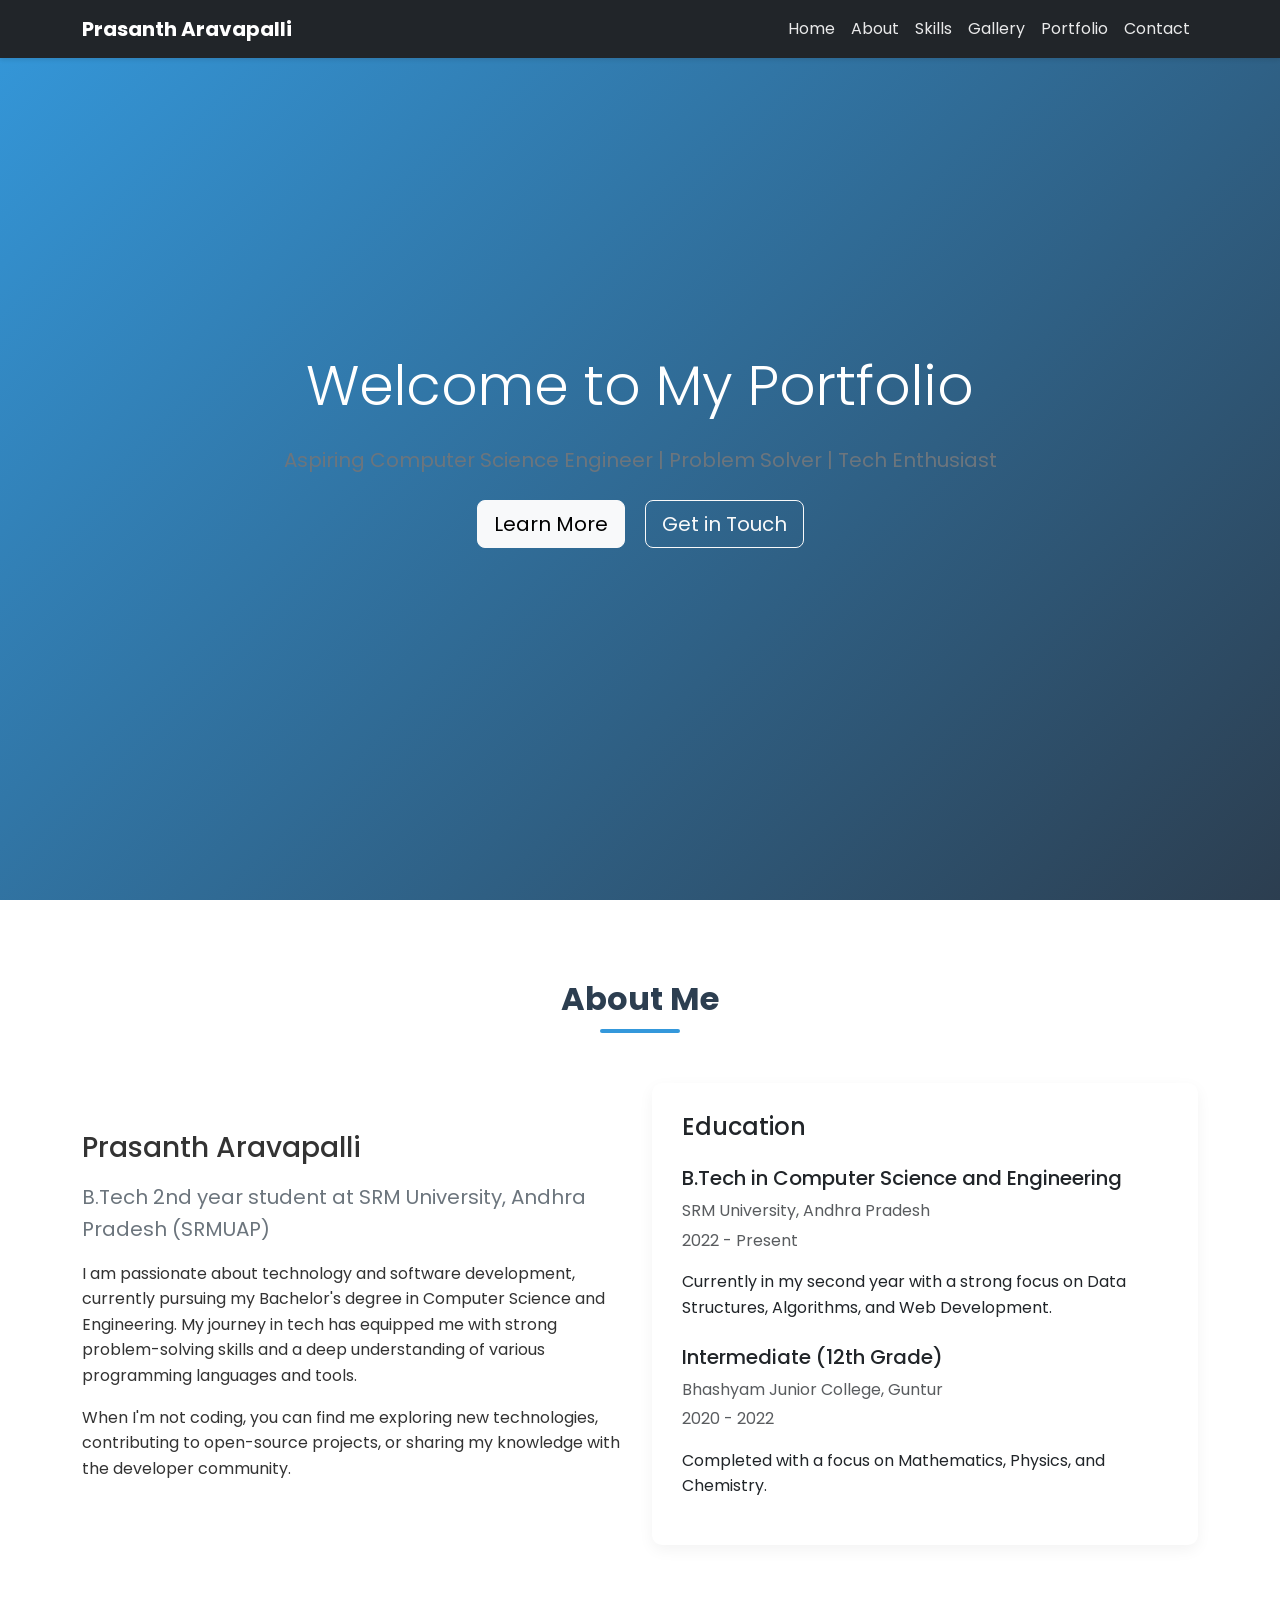
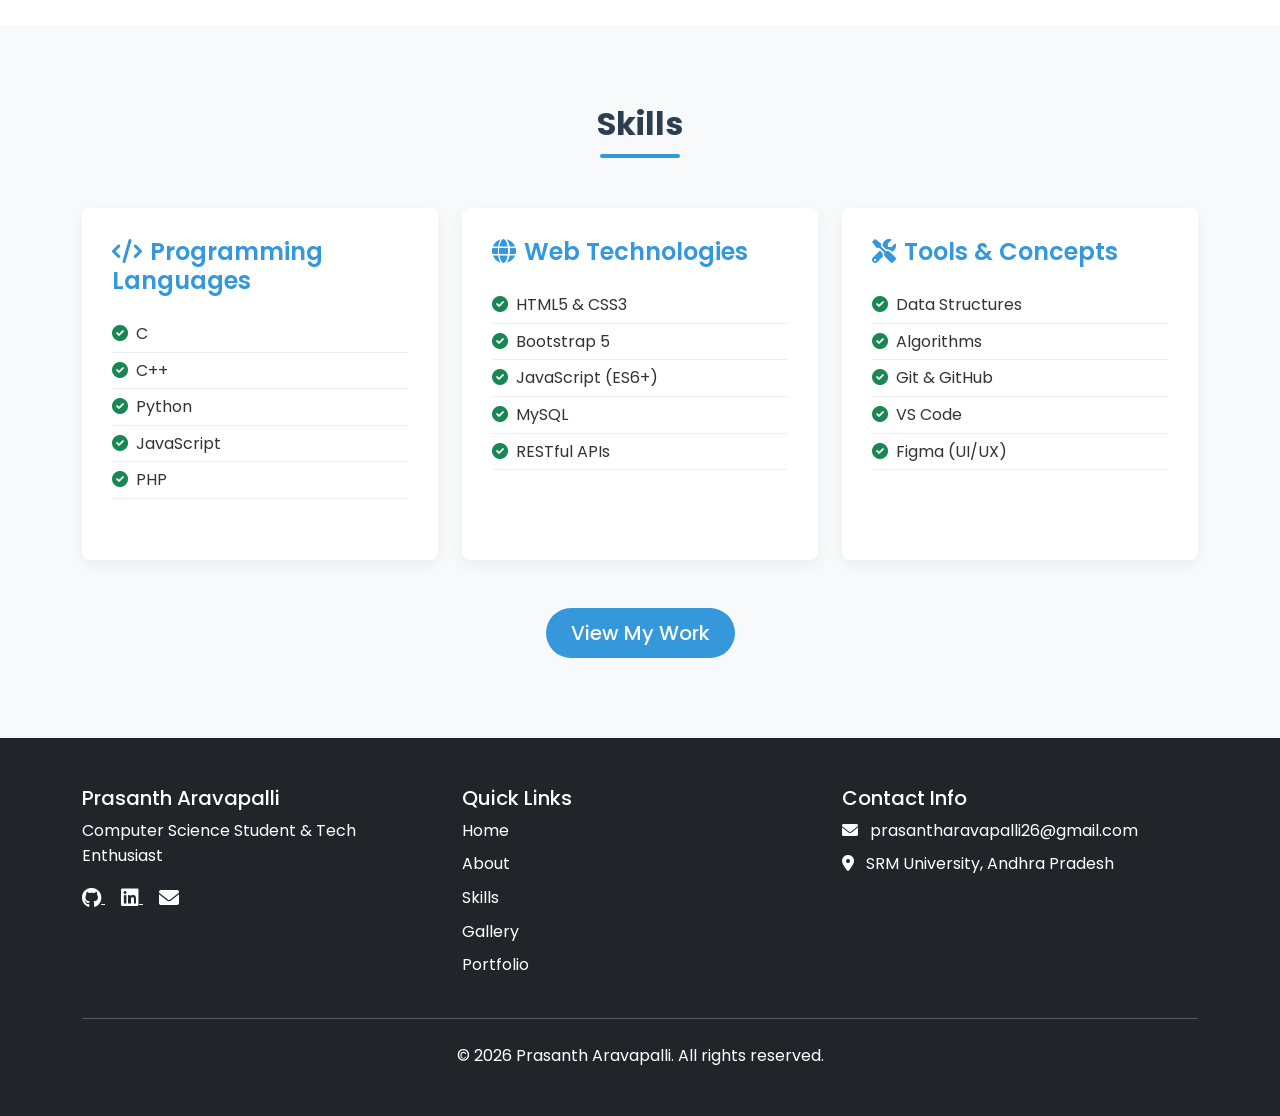
==== index.html @ fe86b7b6 "1ST commit" ====
<!DOCTYPE html>
<html lang="en">
<head>
    <meta charset="UTF-8">
    <meta name="viewport" content="width=device-width, initial-scale=1.0">
    <title>Prasanth Aravapalli - Portfolio</title>
    <link href="https://cdn.jsdelivr.net/npm/bootstrap@5.1.3/dist/css/bootstrap.min.css" rel="stylesheet">
    <link rel="stylesheet" href="https://cdnjs.cloudflare.com/ajax/libs/font-awesome/6.0.0/css/all.min.css">
    <link href="https://fonts.googleapis.com/css2?family=Poppins:wght@300;400;500;600;700&display=swap" rel="stylesheet">
    <link href="style.css" rel="stylesheet">
    <style>
        :root {
            --primary-color: #3498db;
            --secondary-color: #2c3e50;
            --accent-color: #e74c3c;
            --light-bg: #f8f9fa;
            --dark-bg: #343a40;
            --text-color: #333;
            --text-light: #6c757d;
        }
        
        body {
            font-family: 'Poppins', sans-serif;
            color: var(--text-color);
            line-height: 1.6;
        }
        
        .hero-section {
            background: linear-gradient(135deg, var(--primary-color), var(--secondary-color));
            color: white;
            padding: 120px 0;
            text-align: center;
            position: relative;
            overflow: hidden;
        }
        
        .hero-section::before {
            content: '';
            position: absolute;
            top: 0;
            left: 0;
            right: 0;
            bottom: 0;
            background: url('https://images.unsplash.com/photo-1498050108023-c5249f4df085?ixlib=rb-1.2.1&auto=format&fit=crop&w=1950&q=80') center/cover;
            opacity: 0.1;
            z-index: 0;
        }
        
        .hero-section .container {
            position: relative;
            z-index: 1;
        }
        
        .section {
            padding: 80px 0;
        }
        
        .section-title {
            text-align: center;
            margin-bottom: 50px;
            font-weight: 700;
            color: var(--secondary-color);
            position: relative;
            padding-bottom: 15px;
        }
        
        .section-title::after {
            content: '';
            position: absolute;
            bottom: 0;
            left: 50%;
            transform: translateX(-50%);
            width: 80px;
            height: 4px;
            background: var(--primary-color);
            border-radius: 2px;
        }
        
        .skill-item {
            background: white;
            padding: 30px;
            border-radius: 8px;
            box-shadow: 0 5px 15px rgba(0,0,0,0.05);
            height: 100%;
            transition: transform 0.3s ease;
        }
        
        .skill-item:hover {
            transform: translateY(-5px);
        }
        
        .skill-item h4 {
            color: var(--primary-color);
            margin-bottom: 20px;
            font-weight: 600;
        }
        
        .skill-item ul li {
            padding: 5px 0;
            border-bottom: 1px solid #eee;
        }
        
        .btn-primary {
            background-color: var(--primary-color);
            border-color: var(--primary-color);
            padding: 10px 25px;
            border-radius: 30px;
            font-weight: 500;
            transition: all 0.3s ease;
        }
        
        .btn-primary:hover {
            background-color: #2980b9;
            border-color: #2980b9;
            transform: translateY(-2px);
            box-shadow: 0 5px 15px rgba(0,0,0,0.1);
        }
        
        .bg-light {
            background-color: var(--light-bg) !important;
        }
        
        .card {
            border: none;
            border-radius: 10px;
            box-shadow: 0 5px 15px rgba(0,0,0,0.05);
            transition: transform 0.3s ease;
        }
        
        .card:hover {
            transform: translateY(-5px);
        }
        
        .card-body {
            padding: 30px;
        }
        
        .lead {
            font-weight: 400;
            color: var(--text-light);
        }
    </style>
</head>
<body>
    <header class="header">
        <nav class="navbar navbar-expand-lg navbar-dark bg-dark fixed-top">
            <div class="container">
                <a class="navbar-brand" href="index.html">Prasanth Aravapalli</a>
                <button class="navbar-toggler" type="button" data-bs-toggle="collapse" data-bs-target="#navbarNav">
                    <span class="navbar-toggler-icon"></span>
                </button>
                <div class="collapse navbar-collapse" id="navbarNav">
                    <ul class="navbar-nav ms-auto">
                        <li class="nav-item">
                            <a class="nav-link active" href="#home">Home</a>
                        </li>
                        <li class="nav-item">
                            <a class="nav-link" href="#about">About</a>
                        </li>
                        <li class="nav-item">
                            <a class="nav-link" href="#skills">Skills</a>
                        </li>
                        <li class="nav-item">
                            <a class="nav-link" href="gallery.html">Gallery</a>
                        </li>
                        <li class="nav-item">
                            <a class="nav-link" href="portfolio.html">Portfolio</a>
                        </li>
                        <li class="nav-item">
                            <a class="nav-link" href="contact.html">Contact</a>
                        </li>
                    </ul>
                </div>
            </div>
        </nav>
    </header>

    <section class="hero-section" id="home">
        <div class="container">
            <div class="row">
                <div class="col-lg-8 mx-auto text-center">
                    <h1 class="display-4 mb-4">Welcome to My Portfolio</h1>
                    <p class="lead mb-4">Aspiring Computer Science Engineer | Problem Solver | Tech Enthusiast</p>
                    <a href="#about" class="btn btn-light btn-lg me-3">Learn More</a>
                    <a href="contact.html" class="btn btn-outline-light btn-lg">Get in Touch</a>
                </div>
            </div>
        </div>
    </section>

    <section class="section" id="about">
        <div class="container">
            <h2 class="section-title">About Me</h2>
            <div class="row align-items-center">
                <div class="col-lg-6 mb-4 mb-lg-0">
                    <h3 class="mb-3">Prasanth Aravapalli</h3>
                    <p class="lead">B.Tech 2nd year student at SRM University, Andhra Pradesh (SRMUAP)</p>
                    <p>I am passionate about technology and software development, currently pursuing my Bachelor's degree in Computer Science and Engineering. My journey in tech has equipped me with strong problem-solving skills and a deep understanding of various programming languages and tools.</p>
                    <p>When I'm not coding, you can find me exploring new technologies, contributing to open-source projects, or sharing my knowledge with the developer community.</p>
                </div>
                <div class="col-lg-6">
                    <div class="card h-100">
                        <div class="card-body">
                            <h4 class="mb-4">Education</h4>
                            <div class="education-item mb-4">
                                <h5>B.Tech in Computer Science and Engineering</h5>
                                <p class="text-muted mb-1">SRM University, Andhra Pradesh</p>
                                <p class="text-muted">2022 - Present</p>
                                <p>Currently in my second year with a strong focus on Data Structures, Algorithms, and Web Development.</p>
                            </div>
                            <div class="education-item">
                                <h5>Intermediate (12th Grade)</h5>
                                <p class="text-muted mb-1">Bhashyam Junior College, Guntur</p>
                                <p class="text-muted">2020 - 2022</p>
                                <p>Completed with a focus on Mathematics, Physics, and Chemistry.</p>
                            </div>
                        </div>
                    </div>
                </div>
            </div>
        </div>
    </section>

    <section class="section bg-light" id="skills">
        <div class="container">
            <h2 class="section-title">Skills</h2>
            <div class="row g-4">
                <div class="col-md-4">
                    <div class="skill-item">
                        <h4><i class="fas fa-code me-2"></i>Programming Languages</h4>
                        <ul class="list-unstyled">
                            <li><i class="fas fa-check-circle text-success me-2"></i>C</li>
                            <li><i class="fas fa-check-circle text-success me-2"></i>C++</li>
                            <li><i class="fas fa-check-circle text-success me-2"></i>Python</li>
                            <li><i class="fas fa-check-circle text-success me-2"></i>JavaScript</li>
                            <li><i class="fas fa-check-circle text-success me-2"></i>PHP</li>
                        </ul>
                    </div>
                </div>
                <div class="col-md-4">
                    <div class="skill-item">
                        <h4><i class="fas fa-globe me-2"></i>Web Technologies</h4>
                        <ul class="list-unstyled">
                            <li><i class="fas fa-check-circle text-success me-2"></i>HTML5 & CSS3</li>
                            <li><i class="fas fa-check-circle text-success me-2"></i>Bootstrap 5</li>
                            <li><i class="fas fa-check-circle text-success me-2"></i>JavaScript (ES6+)</li>
                            <li><i class="fas fa-check-circle text-success me-2"></i>MySQL</li>
                            <li><i class="fas fa-check-circle text-success me-2"></i>RESTful APIs</li>
                        </ul>
                    </div>
                </div>
                <div class="col-md-4">
                    <div class="skill-item">
                        <h4><i class="fas fa-tools me-2"></i>Tools & Concepts</h4>
                        <ul class="list-unstyled">
                            <li><i class="fas fa-check-circle text-success me-2"></i>Data Structures</li>
                            <li><i class="fas fa-check-circle text-success me-2"></i>Algorithms</li>
                            <li><i class="fas fa-check-circle text-success me-2"></i>Git & GitHub</li>
                            <li><i class="fas fa-check-circle text-success me-2"></i>VS Code</li>
                            <li><i class="fas fa-check-circle text-success me-2"></i>Figma (UI/UX)</li>
                        </ul>
                    </div>
                </div>
            </div>
            
            <div class="text-center mt-5">
                <a href="portfolio.html" class="btn btn-primary btn-lg">View My Work</a>
            </div>
        </div>
    </section>

    <footer class="footer bg-dark text-white py-5">
        <div class="container">
            <div class="row">
                <div class="col-lg-4 mb-4 mb-lg-0">
                    <h5>Prasanth Aravapalli</h5>
                    <p>Computer Science Student & Tech Enthusiast</p>
                    <div class="social-links mt-3">
                        <a href="https://github.com/prash22bit" class="text-white me-3" target="_blank">
                            <i class="fab fa-github fa-lg"></i>
                        </a>
                        <a href="https://www.linkedin.com/in/prasanth-aravapalli-867178291/" class="text-white me-3" target="_blank">
                            <i class="fab fa-linkedin fa-lg"></i>
                        </a>
                        <a href="mailto:prasantharavapalli26@gmail.com" class="text-white">
                            <i class="fas fa-envelope fa-lg"></i>
                        </a>
                    </div>
                </div>
                <div class="col-lg-4 mb-4 mb-lg-0">
                    <h5>Quick Links</h5>
                    <ul class="list-unstyled">
                        <li class="mb-2"><a href="#home" class="text-white text-decoration-none">Home</a></li>
                        <li class="mb-2"><a href="#about" class="text-white text-decoration-none">About</a></li>
                        <li class="mb-2"><a href="#skills" class="text-white text-decoration-none">Skills</a></li>
                        <li class="mb-2"><a href="gallery.html" class="text-white text-decoration-none">Gallery</a></li>
                        <li><a href="portfolio.html" class="text-white text-decoration-none">Portfolio</a></li>
                    </ul>
                </div>
                <div class="col-lg-4">
                    <h5>Contact Info</h5>
                    <ul class="list-unstyled">
                        <li class="mb-2">
                            <i class="fas fa-envelope me-2"></i>
                            <a href="mailto:prasantharavapalli26@gmail.com" class="text-white text-decoration-none">
                                prasantharavapalli26@gmail.com
                            </a>
                        </li>
                        <li class="mb-2">
                            <i class="fas fa-map-marker-alt me-2"></i>
                            <span>SRM University, Andhra Pradesh</span>
                        </li>
                    </ul>
                </div>
            </div>
            <hr class="mt-4 mb-4 bg-light">
            <div class="text-center">
                <p class="mb-0">&copy; <span id="current-year">2025</span> Prasanth Aravapalli. All rights reserved.</p>
            </div>
        </div>
    </footer>

    <script src="https://cdn.jsdelivr.net/npm/bootstrap@5.1.3/dist/js/bootstrap.bundle.min.js"></script>
    <script>
        // Update copyright year
        document.getElementById('current-year').textContent = new Date().getFullYear();
        
        // Smooth scrolling for anchor links
        document.querySelectorAll('a[href^="#"]').forEach(anchor => {
            anchor.addEventListener('click', function (e) {
                e.preventDefault();
                const targetId = this.getAttribute('href');
                if (targetId === '#') return;
                
                const targetElement = document.querySelector(targetId);
                if (targetElement) {
                    window.scrollTo({
                        top: targetElement.offsetTop - 70,
                        behavior: 'smooth'
                    });
                }
            });
        });
        
        // Add active class to nav items on scroll
        const sections = document.querySelectorAll('section');
        const navItems = document.querySelectorAll('.nav-link');
        
        window.addEventListener('scroll', () => {
            let current = '';
            sections.forEach(section => {
                const sectionTop = section.offsetTop;
                const sectionHeight = section.clientHeight;
                if (pageYOffset >= sectionTop - 200) {
                    current = '#' + section.getAttribute('id');
                }
            });
            
            navItems.forEach(item => {
                item.classList.remove('active');
                if (item.getAttribute('href') === current) {
                    item.classList.add('active');
                }
            });
        });
    </script>
</body>
</html>
---- style.css ----
:root {
    --primary-color: #2c3e50;
    --secondary-color: #3498db;
    --text-color: #333;
    --light-bg: #f8f9fa;
}

body {
    font-family: 'Poppins', sans-serif;
    color: var(--text-color);
    line-height: 1.6;
}

.navbar {
    background-color: var(--primary-color);
    box-shadow: 0 2px 4px rgba(0,0,0,0.1);
}

.navbar-brand {
    font-weight: 700;
    color: white !important;
}

.nav-link {
    color: rgba(255,255,255,0.9) !important;
    transition: color 0.3s ease;
}

.nav-link:hover {
    color: var(--secondary-color) !important;
}

.hero-section {
    min-height: 100vh;
    background: linear-gradient(135deg, var(--primary-color), var(--secondary-color));
    color: white;
    display: flex;
    align-items: center;
    padding: 80px 0;
}

.section {
    padding: 80px 0;
}

.section-title {
    margin-bottom: 40px;
    position: relative;
    padding-bottom: 20px;
}

.section-title::after {
    content: '';
    position: absolute;
    bottom: 0;
    left: 0;
    width: 60px;
    height: 3px;
    background-color: var(--secondary-color);
}

.skill-item {
    background: var(--light-bg);
    padding: 15px;
    border-radius: 8px;
    margin-bottom: 15px;
    transition: transform 0.3s ease;
}

.skill-item:hover {
    transform: translateY(-5px);
}

.portfolio-item {
    margin-bottom: 30px;
    border-radius: 8px;
    overflow: hidden;
    box-shadow: 0 3px 6px rgba(0,0,0,0.1);
}

.portfolio-item img {
    width: 100%;
    height: auto;
}

.portfolio-content {
    padding: 20px;
    background: white;
}

.contact-form {
    background: white;
    padding: 30px;
    border-radius: 8px;
    box-shadow: 0 3px 10px rgba(0,0,0,0.1);
}

.form-control {
    border-radius: 4px;
    border: 1px solid #ddd;
    padding: 12px;
}

.btn-primary {
    background-color: var(--secondary-color);
    border: none;
    padding: 12px 30px;
    border-radius: 4px;
    transition: transform 0.3s ease;
}

.btn-primary:hover {
    transform: translateY(-2px);
    box-shadow: 0 3px 6px rgba(0,0,0,0.1);
}

.gallery-item {
    margin-bottom: 30px;
    border-radius: 8px;
    overflow: hidden;
    cursor: pointer;
}

.gallery-item img {
    width: 100%;
    height: 250px;
    object-fit: cover;
    transition: transform 0.3s ease;
}

.gallery-item:hover img {
    transform: scale(1.05);
}

.modal-content {
    border-radius: 8px;
}

.alert {
    border-radius: 4px;
    margin-bottom: 20px;
}
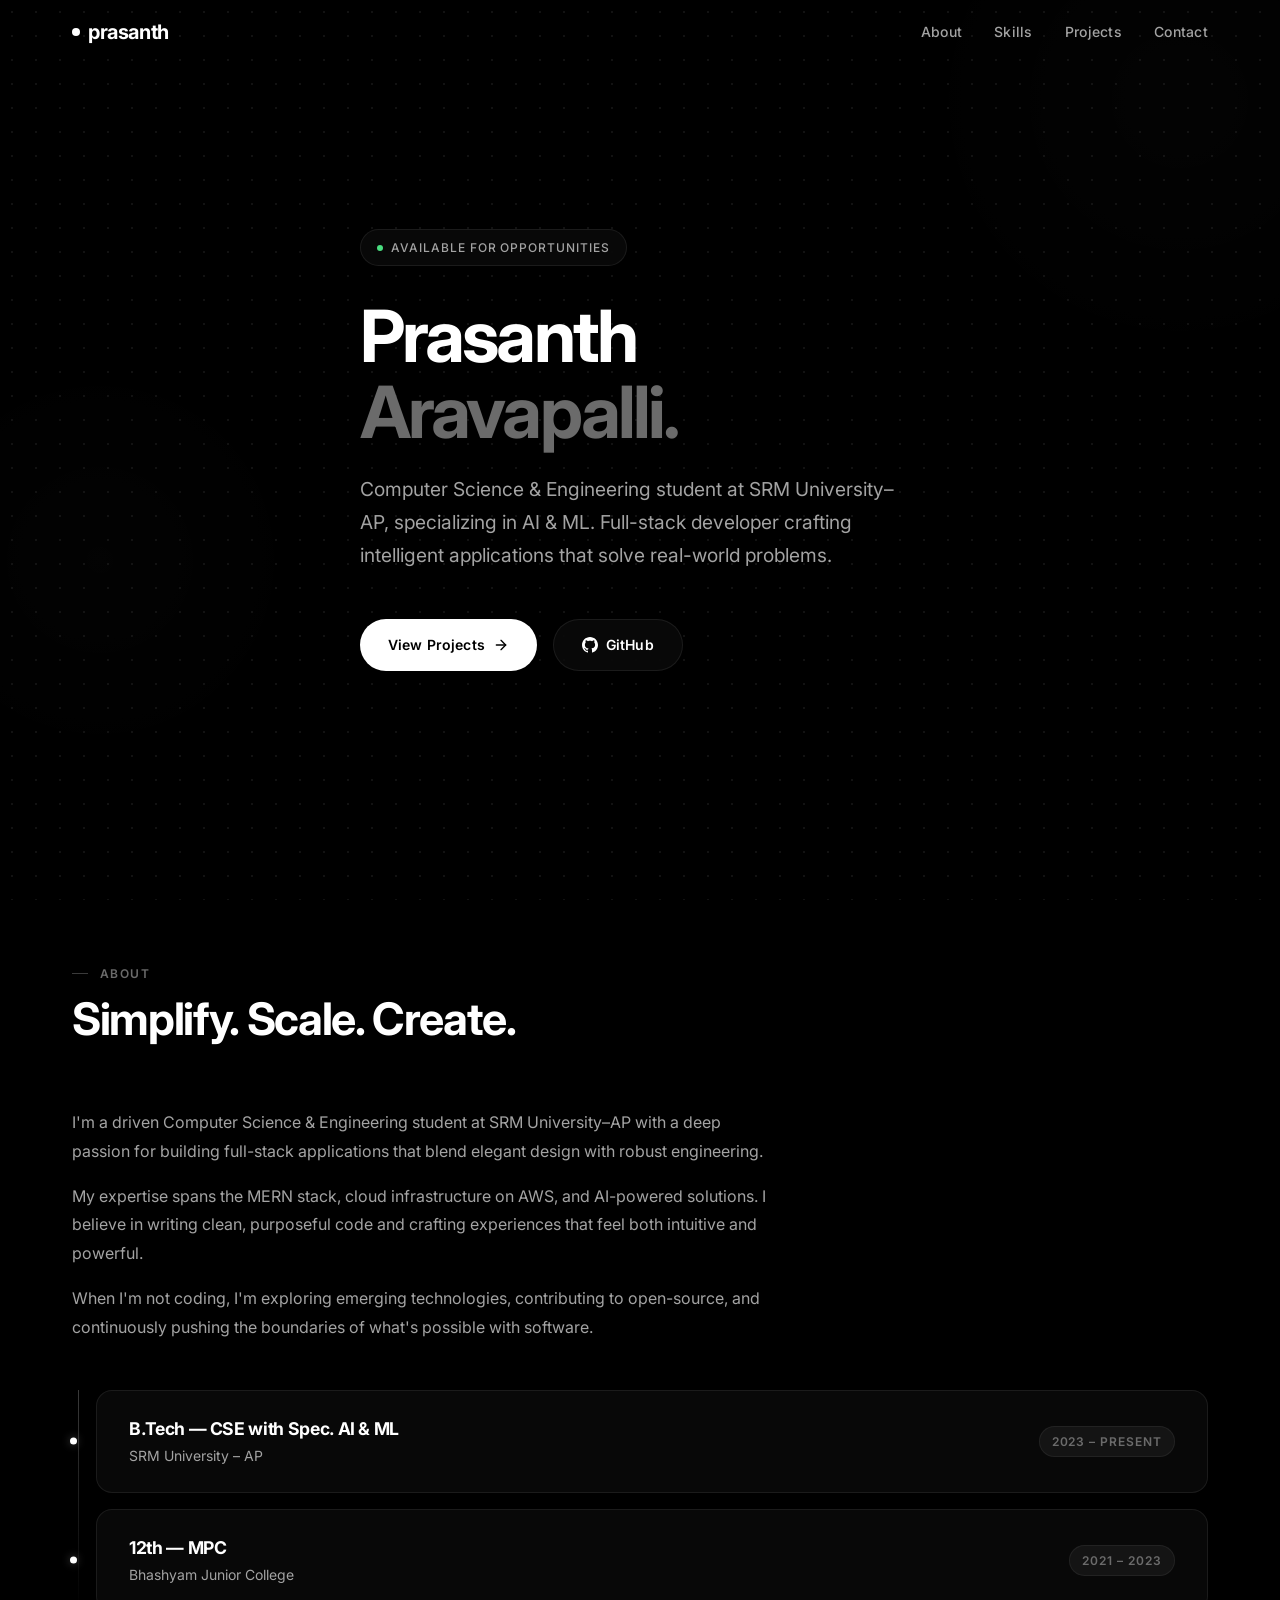
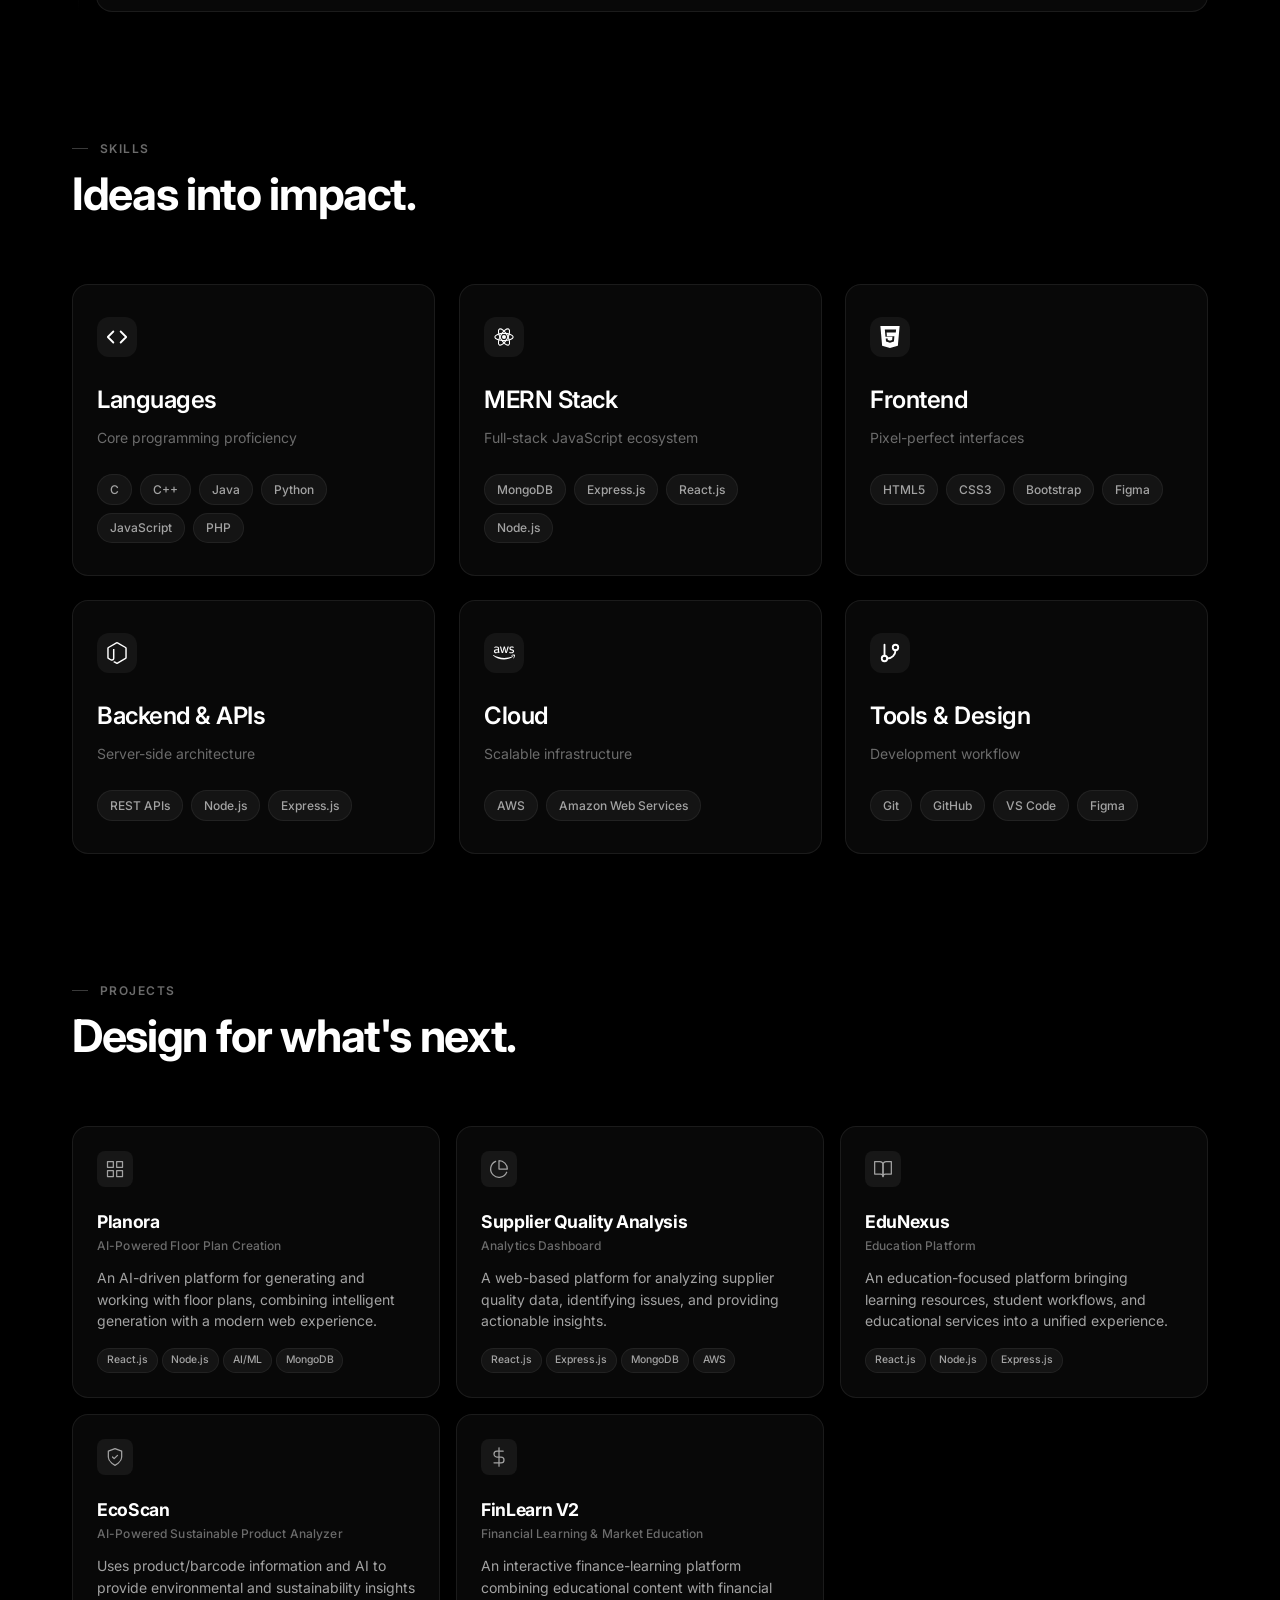
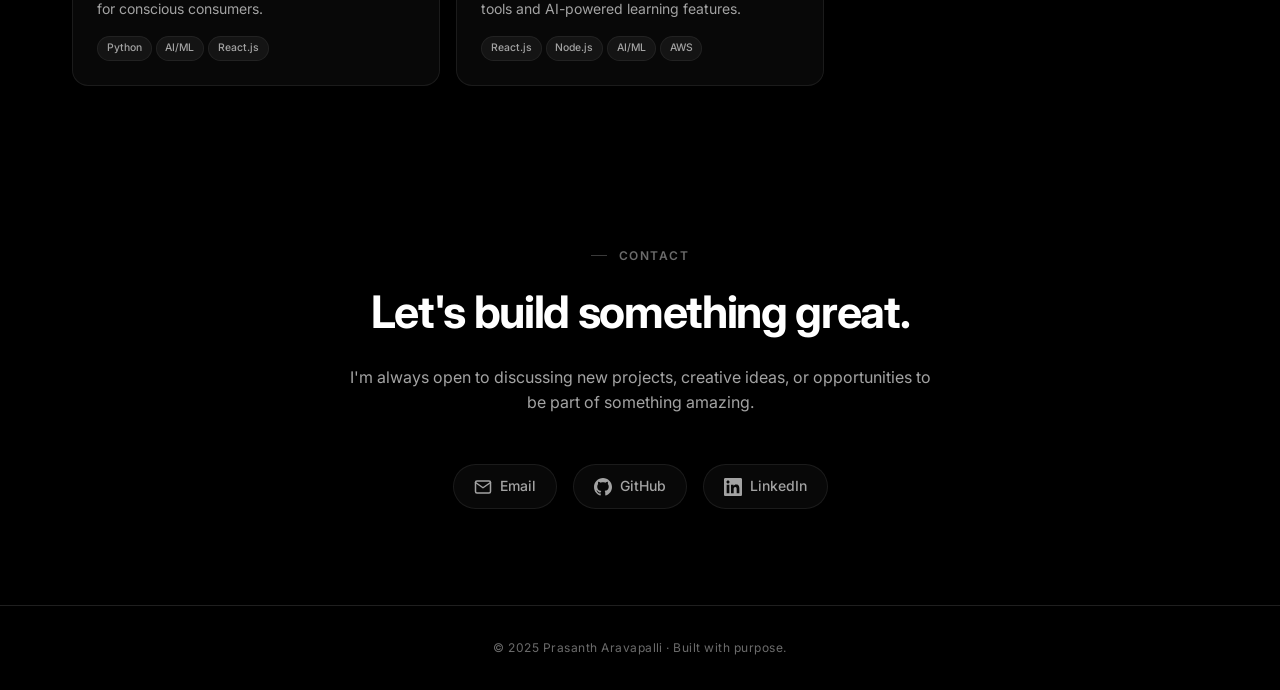
==== commit 54432ae6: "initial commit" ====
--- a/index.html
+++ b/index.html
@@ -1,368 +1,407 @@
 <!DOCTYPE html>
 <html lang="en">
 <head>
-    <meta charset="UTF-8">
-    <meta name="viewport" content="width=device-width, initial-scale=1.0">
-    <title>Prasanth Aravapalli - Portfolio</title>
-    <link href="https://cdn.jsdelivr.net/npm/bootstrap@5.1.3/dist/css/bootstrap.min.css" rel="stylesheet">
-    <link rel="stylesheet" href="https://cdnjs.cloudflare.com/ajax/libs/font-awesome/6.0.0/css/all.min.css">
-    <link href="https://fonts.googleapis.com/css2?family=Poppins:wght@300;400;500;600;700&display=swap" rel="stylesheet">
-    <link href="style.css" rel="stylesheet">
-    <style>
-        :root {
-            --primary-color: #3498db;
-            --secondary-color: #2c3e50;
-            --accent-color: #e74c3c;
-            --light-bg: #f8f9fa;
-            --dark-bg: #343a40;
-            --text-color: #333;
-            --text-light: #6c757d;
-        }
-        
-        body {
-            font-family: 'Poppins', sans-serif;
-            color: var(--text-color);
-            line-height: 1.6;
-        }
-        
-        .hero-section {
-            background: linear-gradient(135deg, var(--primary-color), var(--secondary-color));
-            color: white;
-            padding: 120px 0;
-            text-align: center;
-            position: relative;
-            overflow: hidden;
-        }
-        
-        .hero-section::before {
-            content: '';
-            position: absolute;
-            top: 0;
-            left: 0;
-            right: 0;
-            bottom: 0;
-            background: url('https://images.unsplash.com/photo-1498050108023-c5249f4df085?ixlib=rb-1.2.1&auto=format&fit=crop&w=1950&q=80') center/cover;
-            opacity: 0.1;
-            z-index: 0;
-        }
-        
-        .hero-section .container {
-            position: relative;
-            z-index: 1;
-        }
-        
-        .section {
-            padding: 80px 0;
-        }
-        
-        .section-title {
-            text-align: center;
-            margin-bottom: 50px;
-            font-weight: 700;
-            color: var(--secondary-color);
-            position: relative;
-            padding-bottom: 15px;
-        }
-        
-        .section-title::after {
-            content: '';
-            position: absolute;
-            bottom: 0;
-            left: 50%;
-            transform: translateX(-50%);
-            width: 80px;
-            height: 4px;
-            background: var(--primary-color);
-            border-radius: 2px;
-        }
-        
-        .skill-item {
-            background: white;
-            padding: 30px;
-            border-radius: 8px;
-            box-shadow: 0 5px 15px rgba(0,0,0,0.05);
-            height: 100%;
-            transition: transform 0.3s ease;
-        }
-        
-        .skill-item:hover {
-            transform: translateY(-5px);
-        }
-        
-        .skill-item h4 {
-            color: var(--primary-color);
-            margin-bottom: 20px;
-            font-weight: 600;
-        }
-        
-        .skill-item ul li {
-            padding: 5px 0;
-            border-bottom: 1px solid #eee;
-        }
-        
-        .btn-primary {
-            background-color: var(--primary-color);
-            border-color: var(--primary-color);
-            padding: 10px 25px;
-            border-radius: 30px;
-            font-weight: 500;
-            transition: all 0.3s ease;
-        }
-        
-        .btn-primary:hover {
-            background-color: #2980b9;
-            border-color: #2980b9;
-            transform: translateY(-2px);
-            box-shadow: 0 5px 15px rgba(0,0,0,0.1);
-        }
-        
-        .bg-light {
-            background-color: var(--light-bg) !important;
-        }
-        
-        .card {
-            border: none;
-            border-radius: 10px;
-            box-shadow: 0 5px 15px rgba(0,0,0,0.05);
-            transition: transform 0.3s ease;
-        }
-        
-        .card:hover {
-            transform: translateY(-5px);
-        }
-        
-        .card-body {
-            padding: 30px;
-        }
-        
-        .lead {
-            font-weight: 400;
-            color: var(--text-light);
-        }
-    </style>
+  <meta charset="UTF-8" />
+  <meta name="viewport" content="width=device-width, initial-scale=1.0" />
+  <title>Prasanth Aravapalli — Full-Stack Developer</title>
+  <meta name="description" content="Portfolio of Prasanth Aravapalli — Computer Science & Engineering student at SRM University-AP. Full-Stack Developer specializing in MERN Stack, AI-powered applications, and cloud technologies." />
+
+  <!-- Google Fonts — Inter -->
+  <link rel="preconnect" href="https://fonts.googleapis.com" />
+  <link rel="preconnect" href="https://fonts.gstatic.com" crossorigin />
+  <link href="https://fonts.googleapis.com/css2?family=Inter:wght@300;400;500;600;700;800&display=swap" rel="stylesheet" />
+
+  <!-- Styles -->
+  <link rel="stylesheet" href="index.css" />
+
+  <!-- Favicon (simple inline SVG) -->
+  <link rel="icon" href="data:image/svg+xml,<svg xmlns='http://www.w3.org/2000/svg' viewBox='0 0 100 100'><text y='.9em' font-size='90'>⚡</text></svg>" />
 </head>
 <body>
-    <header class="header">
-        <nav class="navbar navbar-expand-lg navbar-dark bg-dark fixed-top">
-            <div class="container">
-                <a class="navbar-brand" href="index.html">Prasanth Aravapalli</a>
-                <button class="navbar-toggler" type="button" data-bs-toggle="collapse" data-bs-target="#navbarNav">
-                    <span class="navbar-toggler-icon"></span>
-                </button>
-                <div class="collapse navbar-collapse" id="navbarNav">
-                    <ul class="navbar-nav ms-auto">
-                        <li class="nav-item">
-                            <a class="nav-link active" href="#home">Home</a>
-                        </li>
-                        <li class="nav-item">
-                            <a class="nav-link" href="#about">About</a>
-                        </li>
-                        <li class="nav-item">
-                            <a class="nav-link" href="#skills">Skills</a>
-                        </li>
-                        <li class="nav-item">
-                            <a class="nav-link" href="gallery.html">Gallery</a>
-                        </li>
-                        <li class="nav-item">
-                            <a class="nav-link" href="portfolio.html">Portfolio</a>
-                        </li>
-                        <li class="nav-item">
-                            <a class="nav-link" href="contact.html">Contact</a>
-                        </li>
-                    </ul>
-                </div>
-            </div>
-        </nav>
-    </header>
-
-    <section class="hero-section" id="home">
-        <div class="container">
-            <div class="row">
-                <div class="col-lg-8 mx-auto text-center">
-                    <h1 class="display-4 mb-4">Welcome to My Portfolio</h1>
-                    <p class="lead mb-4">Aspiring Computer Science Engineer | Problem Solver | Tech Enthusiast</p>
-                    <a href="#about" class="btn btn-light btn-lg me-3">Learn More</a>
-                    <a href="contact.html" class="btn btn-outline-light btn-lg">Get in Touch</a>
-                </div>
-            </div>
-        </div>
-    </section>
-
-    <section class="section" id="about">
-        <div class="container">
-            <h2 class="section-title">About Me</h2>
-            <div class="row align-items-center">
-                <div class="col-lg-6 mb-4 mb-lg-0">
-                    <h3 class="mb-3">Prasanth Aravapalli</h3>
-                    <p class="lead">B.Tech 2nd year student at SRM University, Andhra Pradesh (SRMUAP)</p>
-                    <p>I am passionate about technology and software development, currently pursuing my Bachelor's degree in Computer Science and Engineering. My journey in tech has equipped me with strong problem-solving skills and a deep understanding of various programming languages and tools.</p>
-                    <p>When I'm not coding, you can find me exploring new technologies, contributing to open-source projects, or sharing my knowledge with the developer community.</p>
-                </div>
-                <div class="col-lg-6">
-                    <div class="card h-100">
-                        <div class="card-body">
-                            <h4 class="mb-4">Education</h4>
-                            <div class="education-item mb-4">
-                                <h5>B.Tech in Computer Science and Engineering</h5>
-                                <p class="text-muted mb-1">SRM University, Andhra Pradesh</p>
-                                <p class="text-muted">2022 - Present</p>
-                                <p>Currently in my second year with a strong focus on Data Structures, Algorithms, and Web Development.</p>
-                            </div>
-                            <div class="education-item">
-                                <h5>Intermediate (12th Grade)</h5>
-                                <p class="text-muted mb-1">Bhashyam Junior College, Guntur</p>
-                                <p class="text-muted">2020 - 2022</p>
-                                <p>Completed with a focus on Mathematics, Physics, and Chemistry.</p>
-                            </div>
-                        </div>
-                    </div>
-                </div>
-            </div>
-        </div>
-    </section>
-
-    <section class="section bg-light" id="skills">
-        <div class="container">
-            <h2 class="section-title">Skills</h2>
-            <div class="row g-4">
-                <div class="col-md-4">
-                    <div class="skill-item">
-                        <h4><i class="fas fa-code me-2"></i>Programming Languages</h4>
-                        <ul class="list-unstyled">
-                            <li><i class="fas fa-check-circle text-success me-2"></i>C</li>
-                            <li><i class="fas fa-check-circle text-success me-2"></i>C++</li>
-                            <li><i class="fas fa-check-circle text-success me-2"></i>Python</li>
-                            <li><i class="fas fa-check-circle text-success me-2"></i>JavaScript</li>
-                            <li><i class="fas fa-check-circle text-success me-2"></i>PHP</li>
-                        </ul>
-                    </div>
-                </div>
-                <div class="col-md-4">
-                    <div class="skill-item">
-                        <h4><i class="fas fa-globe me-2"></i>Web Technologies</h4>
-                        <ul class="list-unstyled">
-                            <li><i class="fas fa-check-circle text-success me-2"></i>HTML5 & CSS3</li>
-                            <li><i class="fas fa-check-circle text-success me-2"></i>Bootstrap 5</li>
-                            <li><i class="fas fa-check-circle text-success me-2"></i>JavaScript (ES6+)</li>
-                            <li><i class="fas fa-check-circle text-success me-2"></i>MySQL</li>
-                            <li><i class="fas fa-check-circle text-success me-2"></i>RESTful APIs</li>
-                        </ul>
-                    </div>
-                </div>
-                <div class="col-md-4">
-                    <div class="skill-item">
-                        <h4><i class="fas fa-tools me-2"></i>Tools & Concepts</h4>
-                        <ul class="list-unstyled">
-                            <li><i class="fas fa-check-circle text-success me-2"></i>Data Structures</li>
-                            <li><i class="fas fa-check-circle text-success me-2"></i>Algorithms</li>
-                            <li><i class="fas fa-check-circle text-success me-2"></i>Git & GitHub</li>
-                            <li><i class="fas fa-check-circle text-success me-2"></i>VS Code</li>
-                            <li><i class="fas fa-check-circle text-success me-2"></i>Figma (UI/UX)</li>
-                        </ul>
-                    </div>
-                </div>
-            </div>
-            
-            <div class="text-center mt-5">
-                <a href="portfolio.html" class="btn btn-primary btn-lg">View My Work</a>
-            </div>
-        </div>
-    </section>
-
-    <footer class="footer bg-dark text-white py-5">
-        <div class="container">
-            <div class="row">
-                <div class="col-lg-4 mb-4 mb-lg-0">
-                    <h5>Prasanth Aravapalli</h5>
-                    <p>Computer Science Student & Tech Enthusiast</p>
-                    <div class="social-links mt-3">
-                        <a href="https://github.com/prash22bit" class="text-white me-3" target="_blank">
-                            <i class="fab fa-github fa-lg"></i>
-                        </a>
-                        <a href="https://www.linkedin.com/in/prasanth-aravapalli-867178291/" class="text-white me-3" target="_blank">
-                            <i class="fab fa-linkedin fa-lg"></i>
-                        </a>
-                        <a href="mailto:prasantharavapalli26@gmail.com" class="text-white">
-                            <i class="fas fa-envelope fa-lg"></i>
-                        </a>
-                    </div>
-                </div>
-                <div class="col-lg-4 mb-4 mb-lg-0">
-                    <h5>Quick Links</h5>
-                    <ul class="list-unstyled">
-                        <li class="mb-2"><a href="#home" class="text-white text-decoration-none">Home</a></li>
-                        <li class="mb-2"><a href="#about" class="text-white text-decoration-none">About</a></li>
-                        <li class="mb-2"><a href="#skills" class="text-white text-decoration-none">Skills</a></li>
-                        <li class="mb-2"><a href="gallery.html" class="text-white text-decoration-none">Gallery</a></li>
-                        <li><a href="portfolio.html" class="text-white text-decoration-none">Portfolio</a></li>
-                    </ul>
-                </div>
-                <div class="col-lg-4">
-                    <h5>Contact Info</h5>
-                    <ul class="list-unstyled">
-                        <li class="mb-2">
-                            <i class="fas fa-envelope me-2"></i>
-                            <a href="mailto:prasantharavapalli26@gmail.com" class="text-white text-decoration-none">
-                                prasantharavapalli26@gmail.com
-                            </a>
-                        </li>
-                        <li class="mb-2">
-                            <i class="fas fa-map-marker-alt me-2"></i>
-                            <span>SRM University, Andhra Pradesh</span>
-                        </li>
-                    </ul>
-                </div>
-            </div>
-            <hr class="mt-4 mb-4 bg-light">
-            <div class="text-center">
-                <p class="mb-0">&copy; <span id="current-year">2025</span> Prasanth Aravapalli. All rights reserved.</p>
-            </div>
-        </div>
-    </footer>
-
-    <script src="https://cdn.jsdelivr.net/npm/bootstrap@5.1.3/dist/js/bootstrap.bundle.min.js"></script>
-    <script>
-        // Update copyright year
-        document.getElementById('current-year').textContent = new Date().getFullYear();
-        
-        // Smooth scrolling for anchor links
-        document.querySelectorAll('a[href^="#"]').forEach(anchor => {
-            anchor.addEventListener('click', function (e) {
-                e.preventDefault();
-                const targetId = this.getAttribute('href');
-                if (targetId === '#') return;
-                
-                const targetElement = document.querySelector(targetId);
-                if (targetElement) {
-                    window.scrollTo({
-                        top: targetElement.offsetTop - 70,
-                        behavior: 'smooth'
-                    });
-                }
-            });
-        });
-        
-        // Add active class to nav items on scroll
-        const sections = document.querySelectorAll('section');
-        const navItems = document.querySelectorAll('.nav-link');
-        
-        window.addEventListener('scroll', () => {
-            let current = '';
-            sections.forEach(section => {
-                const sectionTop = section.offsetTop;
-                const sectionHeight = section.clientHeight;
-                if (pageYOffset >= sectionTop - 200) {
-                    current = '#' + section.getAttribute('id');
-                }
-            });
-            
-            navItems.forEach(item => {
-                item.classList.remove('active');
-                if (item.getAttribute('href') === current) {
-                    item.classList.add('active');
-                }
-            });
-        });
-    </script>
+
+  <!-- Ambient Glow Effects -->
+  <div class="ambient-glow ambient-glow--1" aria-hidden="true"></div>
+  <div class="ambient-glow ambient-glow--2" aria-hidden="true"></div>
+
+  <!-- Cursor Glow Effect -->
+  <div class="cursor-glow" id="cursorGlow" aria-hidden="true"></div>
+
+  <!-- ============================================================
+       NAVIGATION
+       ============================================================ -->
+  <nav class="nav" id="nav">
+    <div class="container nav__inner">
+      <a href="#" class="nav__logo">
+        <span class="nav__logo-dot"></span>
+        prasanth
+      </a>
+
+      <ul class="nav__links" id="navLinks">
+        <li><a href="#about" class="nav__link">About</a></li>
+        <li><a href="#skills" class="nav__link">Skills</a></li>
+        <li><a href="#projects" class="nav__link">Projects</a></li>
+        <li><a href="#contact" class="nav__link">Contact</a></li>
+      </ul>
+
+      <button class="nav__toggle" id="navToggle" aria-label="Toggle navigation">
+        <span></span><span></span><span></span>
+      </button>
+    </div>
+  </nav>
+
+  <!-- ============================================================
+       HERO
+       ============================================================ -->
+  <section class="hero" id="hero">
+    <div class="container">
+      <div class="hero__content">
+        <div class="hero__badge glass">
+          <span class="hero__badge-dot"></span>
+          Available for opportunities
+        </div>
+
+        <h1 class="hero__title">
+          Prasanth
+          <span>Aravapalli.</span>
+        </h1>
+
+        <p class="hero__description">
+          Computer Science & Engineering student at SRM University–AP, specializing in AI & ML. Full-stack developer crafting intelligent applications that solve real-world problems.
+        </p>
+
+        <div class="hero__actions">
+          <a href="#projects" class="btn btn--primary">
+            View Projects
+            <svg class="btn__icon" viewBox="0 0 24 24" fill="none" stroke="currentColor" stroke-width="2" stroke-linecap="round" stroke-linejoin="round"><line x1="5" y1="12" x2="19" y2="12"/><polyline points="12 5 19 12 12 19"/></svg>
+          </a>
+          <a href="https://github.com/prash22bit" target="_blank" rel="noopener noreferrer" class="btn btn--glass">
+            <svg class="btn__icon" viewBox="0 0 24 24" fill="currentColor"><path d="M12 0c-6.626 0-12 5.373-12 12 0 5.302 3.438 9.8 8.207 11.387.599.111.793-.261.793-.577v-2.234c-3.338.726-4.033-1.416-4.033-1.416-.546-1.387-1.333-1.756-1.333-1.756-1.089-.745.083-.729.083-.729 1.205.084 1.839 1.237 1.839 1.237 1.07 1.834 2.807 1.304 3.492.997.107-.775.418-1.305.762-1.604-2.665-.305-5.467-1.334-5.467-5.931 0-1.311.469-2.381 1.236-3.221-.124-.303-.535-1.524.117-3.176 0 0 1.008-.322 3.301 1.23.957-.266 1.983-.399 3.003-.404 1.02.005 2.047.138 3.006.404 2.291-1.552 3.297-1.23 3.297-1.23.653 1.653.242 2.874.118 3.176.77.84 1.235 1.911 1.235 3.221 0 4.609-2.807 5.624-5.479 5.921.43.372.823 1.102.823 2.222v3.293c0 .319.192.694.801.576 4.765-1.589 8.199-6.086 8.199-11.386 0-6.627-5.373-12-12-12z"/></svg>
+            GitHub
+          </a>
+        </div>
+      </div>
+    </div>
+  </section>
+
+  <!-- ============================================================
+       ABOUT
+       ============================================================ -->
+  <section class="section" id="about">
+    <div class="container">
+      <div class="section__header reveal">
+        <p class="section__label">About</p>
+        <h2 class="section__title">Simplify. Scale. Create.</h2>
+      </div>
+
+      <div class="about__content reveal">
+        <p>
+          I'm a driven Computer Science & Engineering student at SRM University–AP with a deep passion for building full-stack applications that blend elegant design with robust engineering.
+        </p>
+        <p>
+          My expertise spans the MERN stack, cloud infrastructure on AWS, and AI-powered solutions. I believe in writing clean, purposeful code and crafting experiences that feel both intuitive and powerful.
+        </p>
+        <p>
+          When I'm not coding, I'm exploring emerging technologies, contributing to open-source, and continuously pushing the boundaries of what's possible with software.
+        </p>
+      </div>
+
+      <div class="edu__timeline reveal-children" style="margin-top: var(--space-2xl);">
+
+        <div class="edu-card glass">
+          <div class="edu-card__dot"></div>
+          <div class="edu-card__content">
+            <div class="edu-card__header">
+              <div>
+                <h3 class="edu-card__degree">B.Tech — CSE with Spec. AI & ML</h3>
+                <p class="edu-card__school">SRM University – AP</p>
+              </div>
+              <span class="edu-card__year">2023 – Present</span>
+            </div>
+          </div>
+        </div>
+
+        <div class="edu-card glass">
+          <div class="edu-card__dot"></div>
+          <div class="edu-card__content">
+            <div class="edu-card__header">
+              <div>
+                <h3 class="edu-card__degree">12th — MPC</h3>
+                <p class="edu-card__school">Bhashyam Junior College</p>
+              </div>
+              <span class="edu-card__year">2021 – 2023</span>
+            </div>
+          </div>
+        </div>
+
+      </div>
+    </div>
+  </section>
+
+  <!-- ============================================================
+       SKILLS
+       ============================================================ -->
+  <section class="section" id="skills">
+    <div class="container">
+      <div class="section__header reveal">
+        <p class="section__label">Skills</p>
+        <h2 class="section__title">Ideas into impact.</h2>
+      </div>
+
+      <div class="skills__grid reveal-children">
+
+        <!-- Languages -->
+        <div class="skill-card glass">
+          <div class="skill-card__icon">
+            <svg viewBox="0 0 24 24" width="22" height="22" fill="none" stroke="currentColor" stroke-width="2" stroke-linecap="round" stroke-linejoin="round"><polyline points="16 18 22 12 16 6"/><polyline points="8 6 2 12 8 18"/></svg>
+          </div>
+          <h3 class="skill-card__title">Languages</h3>
+          <p class="skill-card__subtitle">Core programming proficiency</p>
+          <div class="skill-card__tags">
+            <span class="tag">C</span>
+            <span class="tag">C++</span>
+            <span class="tag">Java</span>
+            <span class="tag">Python</span>
+            <span class="tag">JavaScript</span>
+            <span class="tag">PHP</span>
+          </div>
+        </div>
+
+        <!-- MERN Stack -->
+        <div class="skill-card glass">
+          <div class="skill-card__icon">
+            <!-- React atom icon -->
+            <svg viewBox="0 0 24 24" width="22" height="22" fill="currentColor"><circle cx="12" cy="12" r="2.2"/><g fill="none" stroke="currentColor" stroke-width="1.2"><ellipse cx="12" cy="12" rx="10" ry="4"/><ellipse cx="12" cy="12" rx="10" ry="4" transform="rotate(60 12 12)"/><ellipse cx="12" cy="12" rx="10" ry="4" transform="rotate(120 12 12)"/></g></svg>
+          </div>
+          <h3 class="skill-card__title">MERN Stack</h3>
+          <p class="skill-card__subtitle">Full-stack JavaScript ecosystem</p>
+          <div class="skill-card__tags">
+            <span class="tag">MongoDB</span>
+            <span class="tag">Express.js</span>
+            <span class="tag">React.js</span>
+            <span class="tag">Node.js</span>
+          </div>
+        </div>
+
+        <!-- Frontend -->
+        <div class="skill-card glass">
+          <div class="skill-card__icon">
+            <!-- HTML5 shield -->
+            <svg viewBox="0 0 24 24" width="22" height="22" fill="currentColor"><path d="M1.5 0h21l-1.91 21.563L11.977 24l-8.564-2.438L1.5 0zm7.031 9.75l-.232-2.718 10.059.003.076-.914.203-2.129.021-.222H6.345l.698 7.98h7.633l-.327 3.655-2.371.638-2.37-.638-.163-1.81H7.37l.298 3.43 4.31 1.196 4.313-1.197.46-5.248.046-.484H8.531z"/></svg>
+          </div>
+          <h3 class="skill-card__title">Frontend</h3>
+          <p class="skill-card__subtitle">Pixel-perfect interfaces</p>
+          <div class="skill-card__tags">
+            <span class="tag">HTML5</span>
+            <span class="tag">CSS3</span>
+            <span class="tag">Bootstrap</span>
+            <span class="tag">Figma</span>
+          </div>
+        </div>
+
+        <!-- Backend & APIs -->
+        <div class="skill-card glass">
+          <div class="skill-card__icon">
+            <!-- Node.js hexagon -->
+            <svg viewBox="0 0 24 24" width="22" height="22" fill="currentColor"><path d="M11.998 24c-.321 0-.641-.084-.922-.247l-2.936-1.737c-.438-.245-.224-.332-.08-.383.585-.203.703-.25 1.328-.604.065-.037.151-.023.218.017l2.256 1.339a.29.29 0 00.272 0l8.795-5.076a.277.277 0 00.134-.238V6.921a.28.28 0 00-.137-.242l-8.791-5.072a.278.278 0 00-.271 0L3.075 6.68a.284.284 0 00-.139.241v10.15a.27.27 0 00.138.236l2.409 1.392c1.307.654 2.108-.116 2.108-.89V7.787c0-.142.114-.253.256-.253h1.115c.139 0 .255.112.255.253v10.021c0 1.745-.95 2.745-2.604 2.745-.509 0-.909 0-2.026-.55l-2.306-1.328A1.85 1.85 0 011.36 17.07V6.921c0-.645.344-1.248.911-1.57l8.795-5.08a1.922 1.922 0 011.866 0l8.795 5.08c.567.322.913.926.913 1.57v10.15c0 .645-.349 1.248-.913 1.569l-8.795 5.076c-.28.163-.6.247-.924.247"/></svg>
+          </div>
+          <h3 class="skill-card__title">Backend & APIs</h3>
+          <p class="skill-card__subtitle">Server-side architecture</p>
+          <div class="skill-card__tags">
+            <span class="tag">REST APIs</span>
+            <span class="tag">Node.js</span>
+            <span class="tag">Express.js</span>
+          </div>
+        </div>
+
+        <!-- Cloud -->
+        <div class="skill-card glass">
+          <div class="skill-card__icon">
+            <!-- AWS logo -->
+            <svg viewBox="0 0 24 24" width="22" height="22" fill="currentColor"><path d="M6.763 10.036c0 .296.032.535.088.71.064.176.144.368.256.576.04.063.056.127.056.183 0 .08-.048.16-.152.24l-.503.335a.383.383 0 01-.208.072c-.08 0-.16-.04-.239-.112a2.47 2.47 0 01-.287-.374 6.18 6.18 0 01-.248-.467c-.622.734-1.405 1.101-2.347 1.101-.67 0-1.205-.191-1.596-.574-.391-.384-.59-.894-.59-1.533 0-.678.239-1.23.726-1.644.487-.415 1.133-.623 1.955-.623.272 0 .551.024.846.064.296.04.6.104.918.176v-.583c0-.607-.127-1.03-.375-1.277-.255-.248-.686-.367-1.3-.367-.28 0-.568.032-.863.104a6.37 6.37 0 00-.862.288 2.3 2.3 0 01-.28.104.488.488 0 01-.127.024c-.112 0-.168-.08-.168-.247v-.391c0-.128.016-.224.056-.28a.597.597 0 01.224-.167 4.593 4.593 0 011.005-.36 4.84 4.84 0 011.214-.152c.926 0 1.596.21 2.02.631.415.422.626 1.062.626 1.922v2.531zm-3.24 1.214c.263 0 .534-.048.822-.144.287-.096.543-.271.758-.51.128-.152.224-.32.272-.512.047-.191.08-.423.08-.694v-.335a6.66 6.66 0 00-.735-.136 6.02 6.02 0 00-.75-.048c-.535 0-.926.104-1.19.32-.263.215-.39.518-.39.917 0 .375.095.655.295.846.191.2.47.296.838.296zm6.41.862c-.144 0-.24-.024-.304-.08-.064-.048-.12-.16-.168-.311L7.586 5.55a1.398 1.398 0 01-.072-.335c0-.128.064-.2.191-.2h.783c.151 0 .255.025.31.08.065.048.113.16.16.312l1.342 5.284 1.245-5.284c.04-.16.088-.264.151-.312a.549.549 0 01.32-.08h.638c.152 0 .256.025.32.08.063.048.12.16.151.312l1.261 5.348 1.381-5.348c.048-.16.104-.264.16-.312a.52.52 0 01.311-.08h.743c.127 0 .2.065.2.2 0 .04-.009.08-.017.128a1.137 1.137 0 01-.056.216l-1.923 6.17c-.048.16-.104.264-.168.312a.549.549 0 01-.311.08h-.687c-.151 0-.255-.024-.32-.08-.063-.056-.119-.16-.15-.32l-1.238-5.148-1.23 5.14c-.04.16-.087.264-.15.32-.065.056-.177.08-.32.08zm10.256.215c-.415 0-.83-.048-1.229-.143-.399-.096-.71-.2-.918-.32-.128-.071-.216-.151-.248-.222a.555.555 0 01-.048-.224v-.407c0-.167.064-.247.183-.247.048 0 .096.008.144.024.048.016.12.048.2.08.271.12.566.215.878.279.319.064.63.096.95.096.502 0 .894-.088 1.165-.264a.86.86 0 00.415-.758.777.777 0 00-.215-.559c-.144-.151-.415-.287-.807-.414l-1.157-.36c-.583-.183-1.014-.454-1.277-.813a1.902 1.902 0 01-.4-1.158c0-.335.073-.63.216-.886.144-.255.335-.479.575-.654.24-.184.51-.32.83-.415.32-.096.655-.136 1.006-.136.176 0 .359.008.535.032.183.024.35.056.518.088.16.04.312.08.455.127.144.048.256.096.336.144a.69.69 0 01.24.2.43.43 0 01.071.263v.375c0 .168-.064.256-.184.256a.83.83 0 01-.303-.096 3.652 3.652 0 00-1.532-.311c-.455 0-.815.071-1.062.223-.248.152-.375.383-.375.694 0 .224.08.416.24.567.159.152.454.304.878.44l1.134.358c.574.184.99.44 1.237.767.247.327.367.702.367 1.117 0 .343-.072.655-.207.926-.144.272-.335.511-.583.703-.248.2-.543.343-.886.447-.36.111-.734.167-1.142.167z"/><path d="M21.698 16.207c-2.626 1.94-6.442 2.969-9.722 2.969-4.598 0-8.74-1.7-11.87-4.526-.247-.224-.024-.527.271-.351 3.384 1.963 7.559 3.153 11.878 3.153 2.914 0 6.114-.607 9.06-1.852.439-.2.814.287.383.607z"/><path d="M22.792 14.961c-.336-.43-2.22-.207-3.074-.104-.255.032-.295-.192-.063-.36 1.5-1.053 3.967-.75 4.254-.399.287.36-.08 2.826-1.485 4.007-.215.184-.423.088-.327-.151.319-.79 1.03-2.57.695-2.993z"/></svg>
+          </div>
+          <h3 class="skill-card__title">Cloud</h3>
+          <p class="skill-card__subtitle">Scalable infrastructure</p>
+          <div class="skill-card__tags">
+            <span class="tag">AWS</span>
+            <span class="tag">Amazon Web Services</span>
+          </div>
+        </div>
+
+        <!-- Tools -->
+        <div class="skill-card glass">
+          <div class="skill-card__icon">
+            <!-- Git branch icon -->
+            <svg viewBox="0 0 24 24" width="22" height="22" fill="none" stroke="currentColor" stroke-width="2" stroke-linecap="round" stroke-linejoin="round"><line x1="6" y1="3" x2="6" y2="15"/><circle cx="18" cy="6" r="3"/><circle cx="6" cy="18" r="3"/><path d="M18 9a9 9 0 0 1-9 9"/></svg>
+          </div>
+          <h3 class="skill-card__title">Tools & Design</h3>
+          <p class="skill-card__subtitle">Development workflow</p>
+          <div class="skill-card__tags">
+            <span class="tag">Git</span>
+            <span class="tag">GitHub</span>
+            <span class="tag">VS Code</span>
+            <span class="tag">Figma</span>
+          </div>
+        </div>
+
+      </div>
+    </div>
+  </section>
+
+
+  <!-- ============================================================
+       PROJECTS
+       ============================================================ -->
+  <section class="section" id="projects">
+    <div class="container">
+      <div class="section__header reveal">
+        <p class="section__label">Projects</p>
+        <h2 class="section__title">Design for what's next.</h2>
+      </div>
+
+      <div class="projects__compact-grid reveal-children">
+
+        <!-- Planora -->
+        <a href="https://github.com/prash22bit/planora" target="_blank" rel="noopener noreferrer" class="project-mini glass">
+          <div class="project-mini__header">
+            <div class="project-mini__icon">
+              <svg viewBox="0 0 24 24" width="20" height="20" fill="none" stroke="currentColor" stroke-width="1.5" stroke-linecap="round" stroke-linejoin="round"><rect x="3" y="3" width="7" height="7"/><rect x="14" y="3" width="7" height="7"/><rect x="3" y="14" width="7" height="7"/><rect x="14" y="14" width="7" height="7"/></svg>
+            </div>
+            <svg class="project-mini__arrow" viewBox="0 0 24 24" width="16" height="16" fill="none" stroke="currentColor" stroke-width="2" stroke-linecap="round" stroke-linejoin="round"><line x1="7" y1="17" x2="17" y2="7"/><polyline points="7 7 17 7 17 17"/></svg>
+          </div>
+          <h3 class="project-mini__title">Planora</h3>
+          <p class="project-mini__subtitle">AI-Powered Floor Plan Creation</p>
+          <p class="project-mini__desc">An AI-driven platform for generating and working with floor plans, combining intelligent generation with a modern web experience.</p>
+          <div class="project-mini__techs">
+            <span class="tag">React.js</span>
+            <span class="tag">Node.js</span>
+            <span class="tag">AI/ML</span>
+            <span class="tag">MongoDB</span>
+          </div>
+        </a>
+
+        <!-- Supplier Quality Analysis Portal -->
+        <a href="https://github.com/prash22bit/supplier-portal" target="_blank" rel="noopener noreferrer" class="project-mini glass">
+          <div class="project-mini__header">
+            <div class="project-mini__icon">
+              <svg viewBox="0 0 24 24" width="20" height="20" fill="none" stroke="currentColor" stroke-width="1.5" stroke-linecap="round" stroke-linejoin="round"><path d="M21.21 15.89A10 10 0 1 1 8 2.83"/><path d="M22 12A10 10 0 0 0 12 2v10z"/></svg>
+            </div>
+            <svg class="project-mini__arrow" viewBox="0 0 24 24" width="16" height="16" fill="none" stroke="currentColor" stroke-width="2" stroke-linecap="round" stroke-linejoin="round"><line x1="7" y1="17" x2="17" y2="7"/><polyline points="7 7 17 7 17 17"/></svg>
+          </div>
+          <h3 class="project-mini__title">Supplier Quality Analysis</h3>
+          <p class="project-mini__subtitle">Analytics Dashboard</p>
+          <p class="project-mini__desc">A web-based platform for analyzing supplier quality data, identifying issues, and providing actionable insights.</p>
+          <div class="project-mini__techs">
+            <span class="tag">React.js</span>
+            <span class="tag">Express.js</span>
+            <span class="tag">MongoDB</span>
+            <span class="tag">AWS</span>
+          </div>
+        </a>
+
+        <!-- EduNexus -->
+        <a href="https://edunexusv2.vercel.app/auth" target="_blank" rel="noopener noreferrer" class="project-mini glass">
+          <div class="project-mini__header">
+            <div class="project-mini__icon">
+              <svg viewBox="0 0 24 24" width="20" height="20" fill="none" stroke="currentColor" stroke-width="1.5" stroke-linecap="round" stroke-linejoin="round"><path d="M2 3h6a4 4 0 0 1 4 4v14a3 3 0 0 0-3-3H2z"/><path d="M22 3h-6a4 4 0 0 0-4 4v14a3 3 0 0 1 3-3h7z"/></svg>
+            </div>
+            <svg class="project-mini__arrow" viewBox="0 0 24 24" width="16" height="16" fill="none" stroke="currentColor" stroke-width="2" stroke-linecap="round" stroke-linejoin="round"><line x1="7" y1="17" x2="17" y2="7"/><polyline points="7 7 17 7 17 17"/></svg>
+          </div>
+          <h3 class="project-mini__title">EduNexus</h3>
+          <p class="project-mini__subtitle">Education Platform</p>
+          <p class="project-mini__desc">An education-focused platform bringing learning resources, student workflows, and educational services into a unified experience.</p>
+          <div class="project-mini__techs">
+            <span class="tag">React.js</span>
+            <span class="tag">Node.js</span>
+            <span class="tag">Express.js</span>
+          </div>
+        </a>
+
+        <!-- EcoScan -->
+        <a href="https://ecoscanv01.vercel.app/" target="_blank" rel="noopener noreferrer" class="project-mini glass">
+          <div class="project-mini__header">
+            <div class="project-mini__icon">
+              <svg viewBox="0 0 24 24" width="20" height="20" fill="none" stroke="currentColor" stroke-width="1.5" stroke-linecap="round" stroke-linejoin="round"><path d="M12 22s8-4 8-10V5l-8-3-8 3v7c0 6 8 10 8 10z"/><path d="M9 12l2 2 4-4"/></svg>
+            </div>
+            <svg class="project-mini__arrow" viewBox="0 0 24 24" width="16" height="16" fill="none" stroke="currentColor" stroke-width="2" stroke-linecap="round" stroke-linejoin="round"><line x1="7" y1="17" x2="17" y2="7"/><polyline points="7 7 17 7 17 17"/></svg>
+          </div>
+          <h3 class="project-mini__title">EcoScan</h3>
+          <p class="project-mini__subtitle">AI-Powered Sustainable Product Analyzer</p>
+          <p class="project-mini__desc">Uses product/barcode information and AI to provide environmental and sustainability insights for conscious consumers.</p>
+          <div class="project-mini__techs">
+            <span class="tag">Python</span>
+            <span class="tag">AI/ML</span>
+            <span class="tag">React.js</span>
+          </div>
+        </a>
+
+        <!-- FinLearn V2 -->
+        <a href="https://finance-learning-platform-v2.vercel.app/" target="_blank" rel="noopener noreferrer" class="project-mini glass">
+          <div class="project-mini__header">
+            <div class="project-mini__icon">
+              <svg viewBox="0 0 24 24" width="20" height="20" fill="none" stroke="currentColor" stroke-width="1.5" stroke-linecap="round" stroke-linejoin="round"><line x1="12" y1="1" x2="12" y2="23"/><path d="M17 5H9.5a3.5 3.5 0 0 0 0 7h5a3.5 3.5 0 0 1 0 7H6"/></svg>
+            </div>
+            <svg class="project-mini__arrow" viewBox="0 0 24 24" width="16" height="16" fill="none" stroke="currentColor" stroke-width="2" stroke-linecap="round" stroke-linejoin="round"><line x1="7" y1="17" x2="17" y2="7"/><polyline points="7 7 17 7 17 17"/></svg>
+          </div>
+          <h3 class="project-mini__title">FinLearn V2</h3>
+          <p class="project-mini__subtitle">Financial Learning & Market Education</p>
+          <p class="project-mini__desc">An interactive finance-learning platform combining educational content with financial tools and AI-powered learning features.</p>
+          <div class="project-mini__techs">
+            <span class="tag">React.js</span>
+            <span class="tag">Node.js</span>
+            <span class="tag">AI/ML</span>
+            <span class="tag">AWS</span>
+          </div>
+        </a>
+
+      </div>
+
+    </div>
+  </section>
+
+
+  <!-- ============================================================
+       CONTACT
+       ============================================================ -->
+  <section class="contact" id="contact">
+    <div class="container">
+      <div class="contact__inner reveal">
+        <p class="section__label" style="justify-content: center;">Contact</p>
+        <h2 class="contact__title">Let's build something great.</h2>
+        <p class="contact__desc">
+          I'm always open to discussing new projects, creative ideas, or opportunities to be part of something amazing.
+        </p>
+        <div class="contact__links">
+          <a href="mailto:prasantharavapalli26@gmail.com" class="contact__link glass">
+            <svg viewBox="0 0 24 24" fill="none" stroke="currentColor" stroke-width="2" stroke-linecap="round" stroke-linejoin="round"><path d="M4 4h16c1.1 0 2 .9 2 2v12c0 1.1-.9 2-2 2H4c-1.1 0-2-.9-2-2V6c0-1.1.9-2 2-2z"/><polyline points="22,6 12,13 2,6"/></svg>
+            Email
+          </a>
+          <a href="https://github.com/prash22bit" target="_blank" rel="noopener noreferrer" class="contact__link glass">
+            <svg viewBox="0 0 24 24" fill="currentColor"><path d="M12 0c-6.626 0-12 5.373-12 12 0 5.302 3.438 9.8 8.207 11.387.599.111.793-.261.793-.577v-2.234c-3.338.726-4.033-1.416-4.033-1.416-.546-1.387-1.333-1.756-1.333-1.756-1.089-.745.083-.729.083-.729 1.205.084 1.839 1.237 1.839 1.237 1.07 1.834 2.807 1.304 3.492.997.107-.775.418-1.305.762-1.604-2.665-.305-5.467-1.334-5.467-5.931 0-1.311.469-2.381 1.236-3.221-.124-.303-.535-1.524.117-3.176 0 0 1.008-.322 3.301 1.23.957-.266 1.983-.399 3.003-.404 1.02.005 2.047.138 3.006.404 2.291-1.552 3.297-1.23 3.297-1.23.653 1.653.242 2.874.118 3.176.77.84 1.235 1.911 1.235 3.221 0 4.609-2.807 5.624-5.479 5.921.43.372.823 1.102.823 2.222v3.293c0 .319.192.694.801.576 4.765-1.589 8.199-6.086 8.199-11.386 0-6.627-5.373-12-12-12z"/></svg>
+            GitHub
+          </a>
+          <a href="https://www.linkedin.com/in/prasanth-aravapalli-867178291/" target="_blank" rel="noopener noreferrer" class="contact__link glass">
+            <svg viewBox="0 0 24 24" fill="currentColor"><path d="M20.447 20.452h-3.554v-5.569c0-1.328-.027-3.037-1.852-3.037-1.853 0-2.136 1.445-2.136 2.939v5.667H9.351V9h3.414v1.561h.046c.477-.9 1.637-1.85 3.37-1.85 3.601 0 4.267 2.37 4.267 5.455v6.286zM5.337 7.433c-1.144 0-2.063-.926-2.063-2.065 0-1.138.92-2.063 2.063-2.063 1.14 0 2.064.925 2.064 2.063 0 1.139-.925 2.065-2.064 2.065zm1.782 13.019H3.555V9h3.564v11.452zM22.225 0H1.771C.792 0 0 .774 0 1.729v20.542C0 23.227.792 24 1.771 24h20.451C23.2 24 24 23.227 24 22.271V1.729C24 .774 23.2 0 22.222 0h.003z"/></svg>
+            LinkedIn
+          </a>
+        </div>
+      </div>
+    </div>
+  </section>
+
+  <!-- ============================================================
+       FOOTER
+       ============================================================ -->
+  <footer class="footer">
+    <div class="container">
+      <p class="footer__text">
+        © 2025 Prasanth Aravapalli · Built with purpose.
+      </p>
+    </div>
+  </footer>
+
+  <!-- ============================================================
+       JAVASCRIPT
+       ============================================================ -->
+  <script src="main.js"></script>
 </body>
 </html>
--- a/index.css
+++ b/index.css
@@ -0,0 +1,1345 @@
+/* ============================================================
+   DESIGN SYSTEM — Monochrome Glassmorphism Portfolio
+   ============================================================ */
+
+/* ---------- CSS Custom Properties (Tokens) ---------- */
+:root {
+  /* Color System */
+  --clr-bg: #000000;
+  --clr-surface: #0a0a0a;
+  --clr-elevated: #111111;
+  --clr-border: #1f1f1f;
+  --clr-muted: #2a2a2a;
+  --clr-subtle: #3a3a3a;
+  --clr-text-primary: #ffffff;
+  --clr-text-secondary: #a3a3a3;
+  --clr-text-muted: #6b6b6b;
+  --clr-accent: #ffffff;
+
+  /* Glass */
+  --glass-bg: rgba(255, 255, 255, 0.03);
+  --glass-border: rgba(255, 255, 255, 0.08);
+  --glass-blur: 10px;
+  --glass-hover-bg: rgba(255, 255, 255, 0.06);
+
+  /* Typography */
+  --font-family: 'Inter', system-ui, -apple-system, sans-serif;
+  --fs-h1: clamp(2.8rem, 6vw, 4.5rem);
+  --fs-h2: clamp(1.8rem, 3.5vw, 3rem);
+  --fs-h3: clamp(1.25rem, 2vw, 2rem);
+  --fs-h4: 1.5rem;
+  --fs-body: 1rem;
+  --fs-small: 0.875rem;
+  --fs-caption: 0.75rem;
+
+  /* Spacing */
+  --space-xs: 0.5rem;
+  --space-sm: 0.75rem;
+  --space-md: 1rem;
+  --space-lg: 1.5rem;
+  --space-xl: 2rem;
+  --space-2xl: 3rem;
+  --space-3xl: 4rem;
+  --space-4xl: 6rem;
+
+  /* Radius */
+  --radius-sm: 8px;
+  --radius-md: 12px;
+  --radius-lg: 16px;
+  --radius-xl: 24px;
+  --radius-full: 9999px;
+
+  /* Transitions */
+  --ease-out: cubic-bezier(0.16, 1, 0.3, 1);
+  --transition-fast: 0.2s var(--ease-out);
+  --transition-medium: 0.4s var(--ease-out);
+  --transition-slow: 0.6s var(--ease-out);
+}
+
+/* ---------- Reset & Base ---------- */
+*,
+*::before,
+*::after {
+  margin: 0;
+  padding: 0;
+  box-sizing: border-box;
+}
+
+html {
+  /* Removed scroll-behavior: smooth to eliminate mouse-wheel and trackpad lag/stuck feeling */
+  -webkit-font-smoothing: antialiased;
+  -moz-osx-font-smoothing: grayscale;
+}
+
+body {
+  font-family: var(--font-family);
+  background: var(--clr-bg);
+  color: var(--clr-text-primary);
+  font-size: var(--fs-body);
+  line-height: 1.6;
+  overflow-x: hidden;
+  position: relative;
+}
+
+/* ---------- Dot Background Texture ---------- */
+body::before {
+  content: '';
+  position: fixed;
+  inset: 0;
+  background-image: radial-gradient(circle, rgba(255, 255, 255, 0.07) 1.2px, transparent 1.2px);
+  background-size: 24px 24px;
+  pointer-events: none;
+  z-index: 0;
+  transform: translateZ(0);
+  backface-visibility: hidden;
+  will-change: transform;
+}
+
+/* Ambient glow blobs - GPU accelerated without heavy 120px filter blur */
+.ambient-glow {
+  position: fixed;
+  border-radius: 50%;
+  pointer-events: none;
+  z-index: 0;
+  opacity: 0.35;
+  transform: translateZ(0);
+  backface-visibility: hidden;
+}
+
+.ambient-glow--1 {
+  width: 600px;
+  height: 600px;
+  background: radial-gradient(circle, rgba(255, 255, 255, 0.045) 0%, rgba(255, 255, 255, 0.015) 45%, transparent 70%);
+  top: -200px;
+  right: -200px;
+  animation: float-glow 20s ease-in-out infinite;
+  will-change: transform;
+}
+
+.ambient-glow--2 {
+  width: 500px;
+  height: 500px;
+  background: radial-gradient(circle, rgba(255, 255, 255, 0.035) 0%, rgba(255, 255, 255, 0.01) 45%, transparent 70%);
+  bottom: 10%;
+  left: -150px;
+  animation: float-glow 25s ease-in-out infinite reverse;
+  will-change: transform;
+}
+
+@keyframes float-glow {
+
+  0%,
+  100% {
+    transform: translate3d(0, 0, 0) scale(1);
+  }
+
+  33% {
+    transform: translate3d(30px, -20px, 0) scale(1.05);
+  }
+
+  66% {
+    transform: translate3d(-15px, 15px, 0) scale(0.97);
+  }
+}
+
+/* ---------- Utility ---------- */
+.container {
+  max-width: 1200px;
+  margin: 0 auto;
+  padding: 0 var(--space-xl);
+  position: relative;
+  z-index: 1;
+}
+
+a {
+  color: inherit;
+  text-decoration: none;
+}
+
+img {
+  display: block;
+  max-width: 100%;
+}
+
+/* ---------- Glass Card Mixin ---------- */
+.glass {
+  background: var(--glass-bg);
+  backdrop-filter: blur(var(--glass-blur));
+  -webkit-backdrop-filter: blur(var(--glass-blur));
+  border: 1px solid var(--glass-border);
+  border-radius: var(--radius-lg);
+  transform: translateZ(0);
+  backface-visibility: hidden;
+  transition: background var(--transition-fast), border-color var(--transition-fast), transform var(--transition-fast), box-shadow var(--transition-fast);
+}
+
+.glass:hover {
+  background: var(--glass-hover-bg);
+  border-color: rgba(255, 255, 255, 0.12);
+  box-shadow: 0 8px 32px rgba(0, 0, 0, 0.3);
+}
+
+/* ============================================================
+   NAVIGATION
+   ============================================================ */
+.nav {
+  position: fixed;
+  top: 0;
+  left: 0;
+  right: 0;
+  z-index: 100;
+  padding: var(--space-md) 0;
+  transform: translateZ(0);
+  transition: background var(--transition-fast), border-color var(--transition-fast);
+}
+
+.nav.scrolled {
+  background: rgba(0, 0, 0, 0.75);
+  backdrop-filter: blur(12px);
+  -webkit-backdrop-filter: blur(12px);
+  border-bottom: 1px solid var(--glass-border);
+}
+
+.nav__inner {
+  display: flex;
+  align-items: center;
+  justify-content: space-between;
+}
+
+.nav__logo {
+  font-size: 1.25rem;
+  font-weight: 700;
+  letter-spacing: -0.02em;
+  display: flex;
+  align-items: center;
+  gap: var(--space-xs);
+}
+
+.nav__logo-dot {
+  width: 8px;
+  height: 8px;
+  background: var(--clr-text-primary);
+  border-radius: 50%;
+  display: inline-block;
+  animation: pulse-dot 2s ease-in-out infinite;
+}
+
+@keyframes pulse-dot {
+
+  0%,
+  100% {
+    opacity: 1;
+    transform: scale(1);
+  }
+
+  50% {
+    opacity: 0.5;
+    transform: scale(0.8);
+  }
+}
+
+.nav__links {
+  display: flex;
+  list-style: none;
+  gap: var(--space-xl);
+}
+
+.nav__link {
+  font-size: var(--fs-small);
+  color: var(--clr-text-secondary);
+  font-weight: 500;
+  letter-spacing: 0.02em;
+  transition: color var(--transition-fast);
+  position: relative;
+}
+
+.nav__link::after {
+  content: '';
+  position: absolute;
+  bottom: -4px;
+  left: 0;
+  width: 0;
+  height: 1px;
+  background: var(--clr-text-primary);
+  transition: width var(--transition-medium);
+}
+
+.nav__link:hover,
+.nav__link.active {
+  color: var(--clr-text-primary);
+}
+
+.nav__link:hover::after,
+.nav__link.active::after {
+  width: 100%;
+}
+
+/* Mobile menu toggle */
+.nav__toggle {
+  display: none;
+  flex-direction: column;
+  gap: 5px;
+  background: none;
+  border: none;
+  cursor: pointer;
+  padding: 4px;
+}
+
+.nav__toggle span {
+  display: block;
+  width: 24px;
+  height: 2px;
+  background: var(--clr-text-primary);
+  border-radius: 2px;
+  transition: transform var(--transition-fast), opacity var(--transition-fast);
+}
+
+.nav__toggle.active span:nth-child(1) {
+  transform: rotate(45deg) translate(5px, 5px);
+}
+
+.nav__toggle.active span:nth-child(2) {
+  opacity: 0;
+}
+
+.nav__toggle.active span:nth-child(3) {
+  transform: rotate(-45deg) translate(5px, -5px);
+}
+
+/* ============================================================
+   HERO
+   ============================================================ */
+.hero {
+  min-height: 100vh;
+  display: flex;
+  align-items: center;
+  padding: var(--space-4xl) 0;
+  position: relative;
+}
+
+.hero__content {
+  max-width: 800px;
+}
+
+.hero__badge {
+  display: inline-flex;
+  align-items: center;
+  gap: var(--space-xs);
+  padding: var(--space-xs) var(--space-md);
+  border-radius: var(--radius-full);
+  font-size: var(--fs-caption);
+  font-weight: 500;
+  letter-spacing: 0.08em;
+  text-transform: uppercase;
+  color: var(--clr-text-secondary);
+  margin-bottom: var(--space-xl);
+  opacity: 0;
+  animation: fade-up 0.8s var(--ease-out) 0.2s forwards;
+}
+
+.hero__badge-dot {
+  width: 6px;
+  height: 6px;
+  background: #4ade80;
+  border-radius: 50%;
+  animation: pulse-dot 2s ease-in-out infinite;
+}
+
+.hero__title {
+  font-size: var(--fs-h1);
+  font-weight: 700;
+  line-height: 1.05;
+  letter-spacing: -0.04em;
+  margin-bottom: var(--space-lg);
+  opacity: 0;
+  animation: fade-up 0.8s var(--ease-out) 0.4s forwards;
+}
+
+.hero__title span {
+  display: block;
+  color: var(--clr-text-muted);
+}
+
+.hero__description {
+  font-size: clamp(1rem, 1.5vw, 1.25rem);
+  color: var(--clr-text-secondary);
+  max-width: 560px;
+  line-height: 1.7;
+  margin-bottom: var(--space-2xl);
+  opacity: 0;
+  animation: fade-up 0.8s var(--ease-out) 0.6s forwards;
+}
+
+.hero__actions {
+  display: flex;
+  gap: var(--space-md);
+  flex-wrap: wrap;
+  opacity: 0;
+  animation: fade-up 0.8s var(--ease-out) 0.8s forwards;
+}
+
+/* Buttons */
+.btn {
+  display: inline-flex;
+  align-items: center;
+  gap: var(--space-xs);
+  padding: 0.85rem 1.75rem;
+  font-family: var(--font-family);
+  font-size: var(--fs-small);
+  font-weight: 600;
+  border: none;
+  border-radius: var(--radius-full);
+  cursor: pointer;
+  transition: all var(--transition-fast);
+  letter-spacing: 0.01em;
+}
+
+.btn--primary {
+  background: var(--clr-text-primary);
+  color: var(--clr-bg);
+}
+
+.btn--primary:hover {
+  transform: translateY(-2px);
+  box-shadow: 0 8px 24px rgba(255, 255, 255, 0.15);
+}
+
+.btn--glass {
+  background: var(--glass-bg);
+  color: var(--clr-text-primary);
+  border: 1px solid var(--glass-border);
+  backdrop-filter: blur(var(--glass-blur));
+  -webkit-backdrop-filter: blur(var(--glass-blur));
+}
+
+.btn--glass:hover {
+  background: var(--glass-hover-bg);
+  border-color: rgba(255, 255, 255, 0.15);
+  transform: translateY(-2px);
+}
+
+.btn__icon {
+  width: 16px;
+  height: 16px;
+}
+
+/* ============================================================
+   SECTION COMMON
+   ============================================================ */
+.section {
+  padding: var(--space-3xl) 0;
+  position: relative;
+  z-index: 1;
+}
+
+.section__header {
+  margin-bottom: var(--space-3xl);
+}
+
+.section__label {
+  font-size: var(--fs-caption);
+  font-weight: 600;
+  letter-spacing: 0.12em;
+  text-transform: uppercase;
+  color: var(--clr-text-muted);
+  margin-bottom: var(--space-sm);
+  display: flex;
+  align-items: center;
+  gap: var(--space-sm);
+}
+
+.section__label::before {
+  content: '';
+  width: 16px;
+  height: 1px;
+  background: var(--clr-subtle);
+}
+
+.section__title {
+  font-size: var(--fs-h2);
+  font-weight: 700;
+  letter-spacing: -0.03em;
+  line-height: 1.1;
+}
+
+.section__divider {
+  display: none;
+}
+
+/* ============================================================
+   ABOUT
+   ============================================================ */
+.about__content {
+  max-width: 700px;
+}
+
+.about__content p {
+  color: var(--clr-text-secondary);
+  line-height: 1.8;
+  margin-bottom: var(--space-md);
+  font-size: clamp(1rem, 1.2vw, 1.1rem);
+}
+
+/* ============================================================
+   SKILLS
+   ============================================================ */
+.skills__grid {
+  display: grid;
+  grid-template-columns: repeat(auto-fit, minmax(280px, 1fr));
+  gap: var(--space-lg);
+}
+
+.skill-card {
+  padding: var(--space-xl) var(--space-lg);
+  position: relative;
+  overflow: hidden;
+}
+
+.skill-card::before {
+  content: '';
+  position: absolute;
+  top: 0;
+  left: 0;
+  right: 0;
+  height: 1px;
+  background: linear-gradient(90deg, transparent, rgba(255, 255, 255, 0.1), transparent);
+  opacity: 0;
+  transition: opacity var(--transition-fast);
+}
+
+.skill-card:hover::before {
+  opacity: 1;
+}
+
+.skill-card__icon {
+  width: 40px;
+  height: 40px;
+  border-radius: var(--radius-md);
+  background: rgba(255, 255, 255, 0.05);
+  display: flex;
+  align-items: center;
+  justify-content: center;
+  margin-bottom: var(--space-lg);
+  font-size: 1.25rem;
+}
+
+.skill-card__title {
+  font-size: var(--fs-h4);
+  font-weight: 600;
+  letter-spacing: -0.02em;
+  margin-bottom: var(--space-xs);
+}
+
+.skill-card__subtitle {
+  font-size: var(--fs-small);
+  color: var(--clr-text-muted);
+  margin-bottom: var(--space-lg);
+}
+
+.skill-card__tags {
+  display: flex;
+  flex-wrap: wrap;
+  gap: var(--space-xs);
+}
+
+.tag {
+  padding: 0.3rem 0.75rem;
+  font-size: var(--fs-caption);
+  font-weight: 500;
+  border-radius: var(--radius-full);
+  background: rgba(255, 255, 255, 0.05);
+  color: var(--clr-text-secondary);
+  border: 1px solid rgba(255, 255, 255, 0.06);
+  transition: all var(--transition-fast);
+}
+
+.tag:hover {
+  background: rgba(255, 255, 255, 0.1);
+  color: var(--clr-text-primary);
+  border-color: rgba(255, 255, 255, 0.15);
+  transform: translateY(-1px);
+}
+
+/* ============================================================
+   PROJECTS — Compact Mini Cards
+   ============================================================ */
+.projects__compact-grid {
+  display: grid;
+  grid-template-columns: repeat(3, 1fr);
+  gap: var(--space-md);
+}
+
+.project-mini {
+  display: flex;
+  flex-direction: column;
+  padding: var(--space-lg);
+  cursor: pointer;
+  position: relative;
+  overflow: hidden;
+  text-decoration: none;
+  color: inherit;
+}
+
+.project-mini:hover {
+  transform: translateY(-4px);
+  border-color: rgba(255, 255, 255, 0.15);
+  box-shadow: 0 12px 40px rgba(0, 0, 0, 0.4), 0 0 0 1px rgba(255, 255, 255, 0.06);
+}
+
+.project-mini__header {
+  display: flex;
+  align-items: center;
+  justify-content: space-between;
+  margin-bottom: var(--space-lg);
+}
+
+.project-mini__icon {
+  width: 36px;
+  height: 36px;
+  border-radius: var(--radius-sm);
+  background: rgba(255, 255, 255, 0.06);
+  display: flex;
+  align-items: center;
+  justify-content: center;
+  color: var(--clr-text-secondary);
+  transition: background var(--transition-fast), color var(--transition-fast);
+}
+
+.project-mini:hover .project-mini__icon {
+  background: rgba(255, 255, 255, 0.1);
+  color: var(--clr-text-primary);
+}
+
+.project-mini__arrow {
+  color: var(--clr-text-muted);
+  opacity: 0;
+  transform: translate(-4px, 4px);
+  transition: opacity var(--transition-fast), transform var(--transition-fast), color var(--transition-fast);
+}
+
+.project-mini:hover .project-mini__arrow {
+  opacity: 1;
+  transform: translate(0, 0);
+  color: var(--clr-text-primary);
+}
+
+.project-mini__title {
+  font-size: 1.1rem;
+  font-weight: 700;
+  letter-spacing: -0.02em;
+  margin-bottom: 2px;
+  line-height: 1.3;
+}
+
+.project-mini__subtitle {
+  font-size: var(--fs-caption);
+  color: var(--clr-text-muted);
+  font-weight: 500;
+  margin-bottom: var(--space-sm);
+  letter-spacing: 0.01em;
+}
+
+.project-mini__desc {
+  font-size: var(--fs-small);
+  color: var(--clr-text-secondary);
+  line-height: 1.55;
+  margin-bottom: var(--space-md);
+  flex: 1;
+  display: -webkit-box;
+  -webkit-line-clamp: 3;
+  -webkit-box-orient: vertical;
+  overflow: hidden;
+}
+
+.project-mini__techs {
+  display: flex;
+  flex-wrap: wrap;
+  gap: 4px;
+  margin-top: auto;
+}
+
+.project-mini__techs .tag {
+  font-size: 0.65rem;
+  padding: 0.2rem 0.55rem;
+}
+
+/* ============================================================
+   EDUCATION
+   ============================================================ */
+.edu__timeline {
+  display: flex;
+  flex-direction: column;
+  gap: var(--space-md);
+  position: relative;
+  padding-left: var(--space-lg);
+}
+
+.edu__timeline::before {
+  content: '';
+  position: absolute;
+  left: 6px;
+  top: 0;
+  bottom: 0;
+  width: 1px;
+  background: linear-gradient(180deg, var(--clr-subtle), transparent);
+}
+
+.edu-card {
+  padding: var(--space-lg) var(--space-xl);
+  position: relative;
+}
+
+.edu-card__dot {
+  position: absolute;
+  left: calc(-1 * var(--space-lg) - 3px);
+  top: 50%;
+  transform: translateY(-50%);
+  width: 7px;
+  height: 7px;
+  border-radius: 50%;
+  background: var(--clr-text-primary);
+  box-shadow: 0 0 8px rgba(255, 255, 255, 0.3);
+}
+
+.edu-card__header {
+  display: flex;
+  align-items: center;
+  justify-content: space-between;
+  gap: var(--space-lg);
+}
+
+.edu-card__degree {
+  font-size: 1.1rem;
+  font-weight: 700;
+  letter-spacing: -0.02em;
+  margin-bottom: 2px;
+}
+
+.edu-card__school {
+  font-size: var(--fs-small);
+  color: var(--clr-text-secondary);
+}
+
+.edu-card__year {
+  font-size: var(--fs-caption);
+  font-weight: 600;
+  color: var(--clr-text-muted);
+  text-transform: uppercase;
+  letter-spacing: 0.08em;
+  white-space: nowrap;
+  padding: 0.3rem 0.75rem;
+  background: rgba(255, 255, 255, 0.05);
+  border-radius: var(--radius-full);
+  border: 1px solid rgba(255, 255, 255, 0.06);
+}
+
+/* ============================================================
+   CONTACT / FOOTER
+   ============================================================ */
+.contact {
+  padding: var(--space-4xl) 0;
+}
+
+.contact__inner {
+  text-align: center;
+  max-width: 600px;
+  margin: 0 auto;
+}
+
+.contact__title {
+  font-size: var(--fs-h2);
+  font-weight: 700;
+  letter-spacing: -0.03em;
+  margin-bottom: var(--space-md);
+}
+
+.contact__desc {
+  color: var(--clr-text-secondary);
+  margin-bottom: var(--space-2xl);
+}
+
+.contact__links {
+  display: flex;
+  justify-content: center;
+  gap: var(--space-md);
+  flex-wrap: wrap;
+}
+
+.contact__link {
+  display: inline-flex;
+  align-items: center;
+  gap: var(--space-xs);
+  padding: 0.65rem 1.25rem;
+  font-size: var(--fs-small);
+  font-weight: 500;
+  color: var(--clr-text-secondary);
+  border-radius: var(--radius-full);
+  transition: all var(--transition-fast);
+}
+
+.contact__link:hover {
+  color: var(--clr-text-primary);
+  background: var(--glass-hover-bg);
+  transform: translateY(-2px);
+}
+
+.contact__link svg {
+  width: 18px;
+  height: 18px;
+}
+
+.footer {
+  border-top: 1px solid var(--clr-border);
+  padding: var(--space-xl) 0;
+  text-align: center;
+}
+
+.footer__text {
+  font-size: var(--fs-caption);
+  color: var(--clr-text-muted);
+  letter-spacing: 0.04em;
+}
+
+/* ============================================================
+   SCROLL ANIMATIONS
+   ============================================================ */
+@keyframes fade-up {
+  from {
+    opacity: 0;
+    transform: translateY(24px);
+  }
+
+  to {
+    opacity: 1;
+    transform: translateY(0);
+  }
+}
+
+.reveal {
+  opacity: 0;
+  transform: translate3d(0, 20px, 0);
+  transition: opacity 0.45s var(--ease-out), transform 0.45s var(--ease-out);
+  will-change: opacity, transform;
+}
+
+.reveal.visible {
+  opacity: 1;
+  transform: translate3d(0, 0, 0);
+}
+
+/* Stagger children */
+.reveal-children>* {
+  opacity: 0;
+  transform: translate3d(0, 16px, 0);
+  transition: opacity 0.4s var(--ease-out), transform 0.4s var(--ease-out);
+  will-change: opacity, transform;
+}
+
+.reveal-children.visible>*:nth-child(1) {
+  transition-delay: 0.04s;
+}
+
+.reveal-children.visible>*:nth-child(2) {
+  transition-delay: 0.08s;
+}
+
+.reveal-children.visible>*:nth-child(3) {
+  transition-delay: 0.12s;
+}
+
+.reveal-children.visible>*:nth-child(4) {
+  transition-delay: 0.16s;
+}
+
+.reveal-children.visible>*:nth-child(5) {
+  transition-delay: 0.20s;
+}
+
+.reveal-children.visible>*:nth-child(6) {
+  transition-delay: 0.24s;
+}
+
+.reveal-children.visible>* {
+  opacity: 1;
+  transform: translate3d(0, 0, 0);
+}
+
+/* ============================================================
+   CURSOR GLOW (GPU-accelerated, premium spotlight)
+   ============================================================ */
+.cursor-glow {
+  position: fixed;
+  top: 0;
+  left: 0;
+  width: 500px;
+  height: 500px;
+  margin-top: -250px;
+  margin-left: -250px;
+  border-radius: 50%;
+  background: radial-gradient(circle, rgba(255, 255, 255, 0.15) 0%, rgba(255, 255, 255, 0.05) 35%, transparent 70%);
+  pointer-events: none;
+  z-index: 2;
+  opacity: 0;
+  transition: opacity 0.3s ease;
+  transform: translate3d(-9999px, -9999px, 0);
+  will-change: transform;
+}
+
+/* ============================================================
+   RESPONSIVE (Mobile Version Styles)
+   Laptop / desktop styles above are left completely intact.
+   ============================================================ */
+@media (max-width: 1024px) {
+  .projects__compact-grid {
+    grid-template-columns: repeat(2, 1fr);
+  }
+}
+
+/* Tablet & Mobile devices */
+@media (max-width: 768px) {
+  /* Container & Layout */
+  .container {
+    padding-left: max(1.25rem, env(safe-area-inset-left));
+    padding-right: max(1.25rem, env(safe-area-inset-right));
+  }
+
+  /* Disable cursor glow on mobile/touch screens */
+  .cursor-glow {
+    display: none !important;
+  }
+
+  /* Optimized ambient glows for mobile performance */
+  .ambient-glow--1 {
+    width: 320px;
+    height: 320px;
+    top: -100px;
+    right: -100px;
+    opacity: 0.25;
+  }
+
+  .ambient-glow--2 {
+    width: 280px;
+    height: 280px;
+    left: -80px;
+    opacity: 0.2;
+  }
+
+  /* Touch tap feedback */
+  a, button {
+    -webkit-tap-highlight-color: transparent;
+  }
+
+  .btn:active,
+  .glass:active,
+  .tag:active {
+    transform: scale(0.98);
+  }
+
+  /* Navigation on Mobile */
+  .nav {
+    padding: 0.85rem 0;
+    padding-top: max(0.85rem, env(safe-area-inset-top));
+  }
+
+  .nav__logo {
+    font-size: 1.15rem;
+  }
+
+  .nav__toggle {
+    display: flex;
+    flex-direction: column;
+    justify-content: center;
+    align-items: center;
+    gap: 5px;
+    width: 42px;
+    height: 42px;
+    background: rgba(255, 255, 255, 0.05);
+    border: 1px solid rgba(255, 255, 255, 0.1);
+    border-radius: var(--radius-md);
+    padding: 0;
+    cursor: pointer;
+    z-index: 101;
+    transition: background var(--transition-fast), border-color var(--transition-fast), transform var(--transition-fast);
+  }
+
+  .nav__toggle:active {
+    background: rgba(255, 255, 255, 0.12);
+    transform: scale(0.94);
+  }
+
+  .nav__links {
+    position: fixed;
+    top: 0;
+    right: -100%;
+    width: min(320px, 82vw);
+    height: 100vh;
+    height: 100dvh;
+    background: rgba(10, 10, 10, 0.96);
+    backdrop-filter: blur(28px);
+    -webkit-backdrop-filter: blur(28px);
+    flex-direction: column;
+    justify-content: center;
+    align-items: stretch;
+    padding: 2.5rem 1.5rem;
+    gap: 0.75rem;
+    transition: right 0.35s cubic-bezier(0.16, 1, 0.3, 1);
+    border-left: 1px solid rgba(255, 255, 255, 0.1);
+    box-shadow: -20px 0 60px rgba(0, 0, 0, 0.85);
+    z-index: 100;
+  }
+
+  .nav__links.open {
+    right: 0;
+  }
+
+  .nav__links li {
+    width: 100%;
+    list-style: none;
+  }
+
+  .nav__link {
+    display: flex;
+    align-items: center;
+    justify-content: center;
+    font-size: 1.15rem;
+    font-weight: 600;
+    padding: 0.9rem 1.25rem;
+    border-radius: var(--radius-md);
+    color: var(--clr-text-secondary);
+    background: rgba(255, 255, 255, 0.02);
+    border: 1px solid transparent;
+    transition: all var(--transition-fast);
+    text-align: center;
+  }
+
+  .nav__link::after {
+    display: none;
+  }
+
+  .nav__link:hover,
+  .nav__link.active,
+  .nav__link:active {
+    color: var(--clr-text-primary);
+    background: rgba(255, 255, 255, 0.08);
+    border-color: rgba(255, 255, 255, 0.12);
+  }
+
+  /* Hero Section Mobile — Full viewport with prominent Name & Matter only */
+  .hero {
+    min-height: 100vh;
+    min-height: 100dvh;
+    display: flex;
+    align-items: center;
+    padding: 5rem 0 2rem;
+    box-sizing: border-box;
+  }
+
+  /* Hide badge and action buttons on mobile so only name and matter are visible */
+  .hero__badge {
+    display: none !important;
+  }
+
+  .hero__actions {
+    display: none !important;
+  }
+
+  .hero__title {
+    font-size: clamp(3rem, 12.5vw, 4.2rem);
+    font-weight: 800;
+    line-height: 1.05;
+    margin-bottom: 1.35rem;
+    letter-spacing: -0.04em;
+  }
+
+  .hero__title span {
+    display: block;
+    color: var(--clr-text-muted);
+  }
+
+  .hero__description {
+    font-size: clamp(1.15rem, 4.5vw, 1.35rem);
+    line-height: 1.65;
+    color: var(--clr-text-secondary);
+    margin-bottom: 0;
+    max-width: 100%;
+  }
+
+  /* Common Section Mobile Spacing */
+  .section {
+    padding: 3.25rem 0;
+  }
+
+  .section__header {
+    margin-bottom: 2rem;
+  }
+
+  .section__label {
+    font-size: 0.7rem;
+    margin-bottom: 0.4rem;
+  }
+
+  .section__title {
+    font-size: clamp(1.6rem, 6.5vw, 2.2rem);
+    line-height: 1.2;
+  }
+
+  /* About Content */
+  .about__content p {
+    font-size: 0.95rem;
+    line-height: 1.7;
+    margin-bottom: 0.85rem;
+  }
+
+  /* Education Timeline on Mobile */
+  .edu__timeline {
+    padding-left: 1.25rem;
+    gap: 0.85rem;
+  }
+
+  .edu__timeline::before {
+    left: 4px;
+  }
+
+  .edu-card {
+    padding: 1.15rem 1.15rem;
+  }
+
+  .edu-card__dot {
+    left: calc(-1.25rem - 2.5px);
+    top: 1.65rem;
+    transform: none;
+    width: 6px;
+    height: 6px;
+  }
+
+  .edu-card__header {
+    flex-direction: column;
+    align-items: flex-start;
+    gap: 0.5rem;
+  }
+
+  .edu-card__degree {
+    font-size: 1.05rem;
+    line-height: 1.35;
+  }
+
+  .edu-card__school {
+    font-size: 0.825rem;
+    margin-top: 2px;
+  }
+
+  .edu-card__year {
+    font-size: 0.68rem;
+    padding: 0.2rem 0.6rem;
+    align-self: flex-start;
+  }
+
+  /* Skills Grid on Mobile */
+  .skills__grid {
+    grid-template-columns: 1fr;
+    gap: 1rem;
+  }
+
+  .skill-card {
+    padding: 1.25rem 1.15rem;
+  }
+
+  .skill-card__icon {
+    width: 36px;
+    height: 36px;
+    margin-bottom: 0.85rem;
+  }
+
+  .skill-card__title {
+    font-size: 1.1rem;
+  }
+
+  .skill-card__subtitle {
+    font-size: 0.8rem;
+    margin-bottom: 0.85rem;
+  }
+
+  .skill-card__tags {
+    gap: 0.4rem;
+  }
+
+  .tag {
+    font-size: 0.72rem;
+    padding: 0.25rem 0.65rem;
+  }
+
+  /* Projects Grid on Mobile */
+  .projects__compact-grid {
+    grid-template-columns: 1fr;
+    gap: 1rem;
+  }
+
+  .project-mini {
+    padding: 1.25rem 1.15rem;
+  }
+
+  .project-mini__header {
+    margin-bottom: 0.85rem;
+  }
+
+  .project-mini__icon {
+    width: 34px;
+    height: 34px;
+  }
+
+  /* On mobile touch devices, show external arrow clearly */
+  .project-mini__arrow {
+    opacity: 0.85;
+    transform: none;
+    color: var(--clr-text-secondary);
+  }
+
+  .project-mini__title {
+    font-size: 1.05rem;
+  }
+
+  .project-mini__subtitle {
+    font-size: 0.75rem;
+    margin-bottom: 0.45rem;
+  }
+
+  .project-mini__desc {
+    font-size: 0.835rem;
+    line-height: 1.55;
+    margin-bottom: 0.85rem;
+    -webkit-line-clamp: 4;
+  }
+
+  .project-mini__techs {
+    gap: 0.35rem;
+  }
+
+  .project-mini__techs .tag {
+    font-size: 0.65rem;
+    padding: 0.2rem 0.55rem;
+  }
+
+  /* Contact Section on Mobile */
+  .contact {
+    padding: 3.5rem 0 2rem;
+  }
+
+  .contact__title {
+    font-size: clamp(1.6rem, 6.5vw, 2.2rem);
+    margin-bottom: 0.75rem;
+  }
+
+  .contact__desc {
+    font-size: 0.9rem;
+    line-height: 1.6;
+    margin-bottom: 1.5rem;
+  }
+
+  .contact__links {
+    gap: 0.75rem;
+  }
+
+  /* Footer on Mobile */
+  .footer {
+    padding: 1.75rem 0;
+    padding-bottom: max(1.75rem, env(safe-area-inset-bottom));
+  }
+
+  .footer__text {
+    font-size: 0.75rem;
+  }
+}
+
+/* Phones (<= 480px) */
+@media (max-width: 480px) {
+  .hero__actions {
+    flex-direction: column;
+    width: 100%;
+  }
+
+  .hero__actions .btn {
+    width: 100%;
+    justify-content: center;
+    padding: 0.85rem 1.25rem;
+    font-size: 0.875rem;
+  }
+
+  .contact__links {
+    flex-direction: column;
+    width: 100%;
+    align-items: stretch;
+  }
+
+  .contact__link {
+    width: 100%;
+    justify-content: center;
+    padding: 0.85rem 1.25rem;
+    font-size: 0.875rem;
+    border: 1px solid var(--glass-border);
+    background: var(--glass-bg);
+  }
+
+  .contact__link:active {
+    background: var(--glass-hover-bg);
+    border-color: rgba(255, 255, 255, 0.15);
+  }
+}
+
+/* Small Phones (<= 360px) */
+@media (max-width: 360px) {
+  .container {
+    padding-left: 0.85rem;
+    padding-right: 0.85rem;
+  }
+
+  .hero__title {
+    font-size: clamp(2.5rem, 11vw, 2.85rem);
+  }
+
+  .hero__description {
+    font-size: 1.05rem;
+  }
+
+  .tag {
+    font-size: 0.68rem;
+    padding: 0.2rem 0.5rem;
+  }
+}
+
+/* Touch Device Specific Adjustments */
+@media (hover: none) {
+  .project-mini__arrow {
+    opacity: 0.85;
+    transform: none;
+  }
+
+  .cursor-glow {
+    display: none !important;
+  }
+}
+
+/* ============================================================
+   CUSTOM SCROLLBAR
+   ============================================================ */
+::-webkit-scrollbar {
+  width: 6px;
+}
+
+::-webkit-scrollbar-track {
+  background: var(--clr-bg);
+}
+
+::-webkit-scrollbar-thumb {
+  background: var(--clr-muted);
+  border-radius: 3px;
+}
+
+::-webkit-scrollbar-thumb:hover {
+  background: var(--clr-subtle);
+}
+
+/* Selection */
+::selection {
+  background: rgba(255, 255, 255, 0.15);
+  color: var(--clr-text-primary);
+}
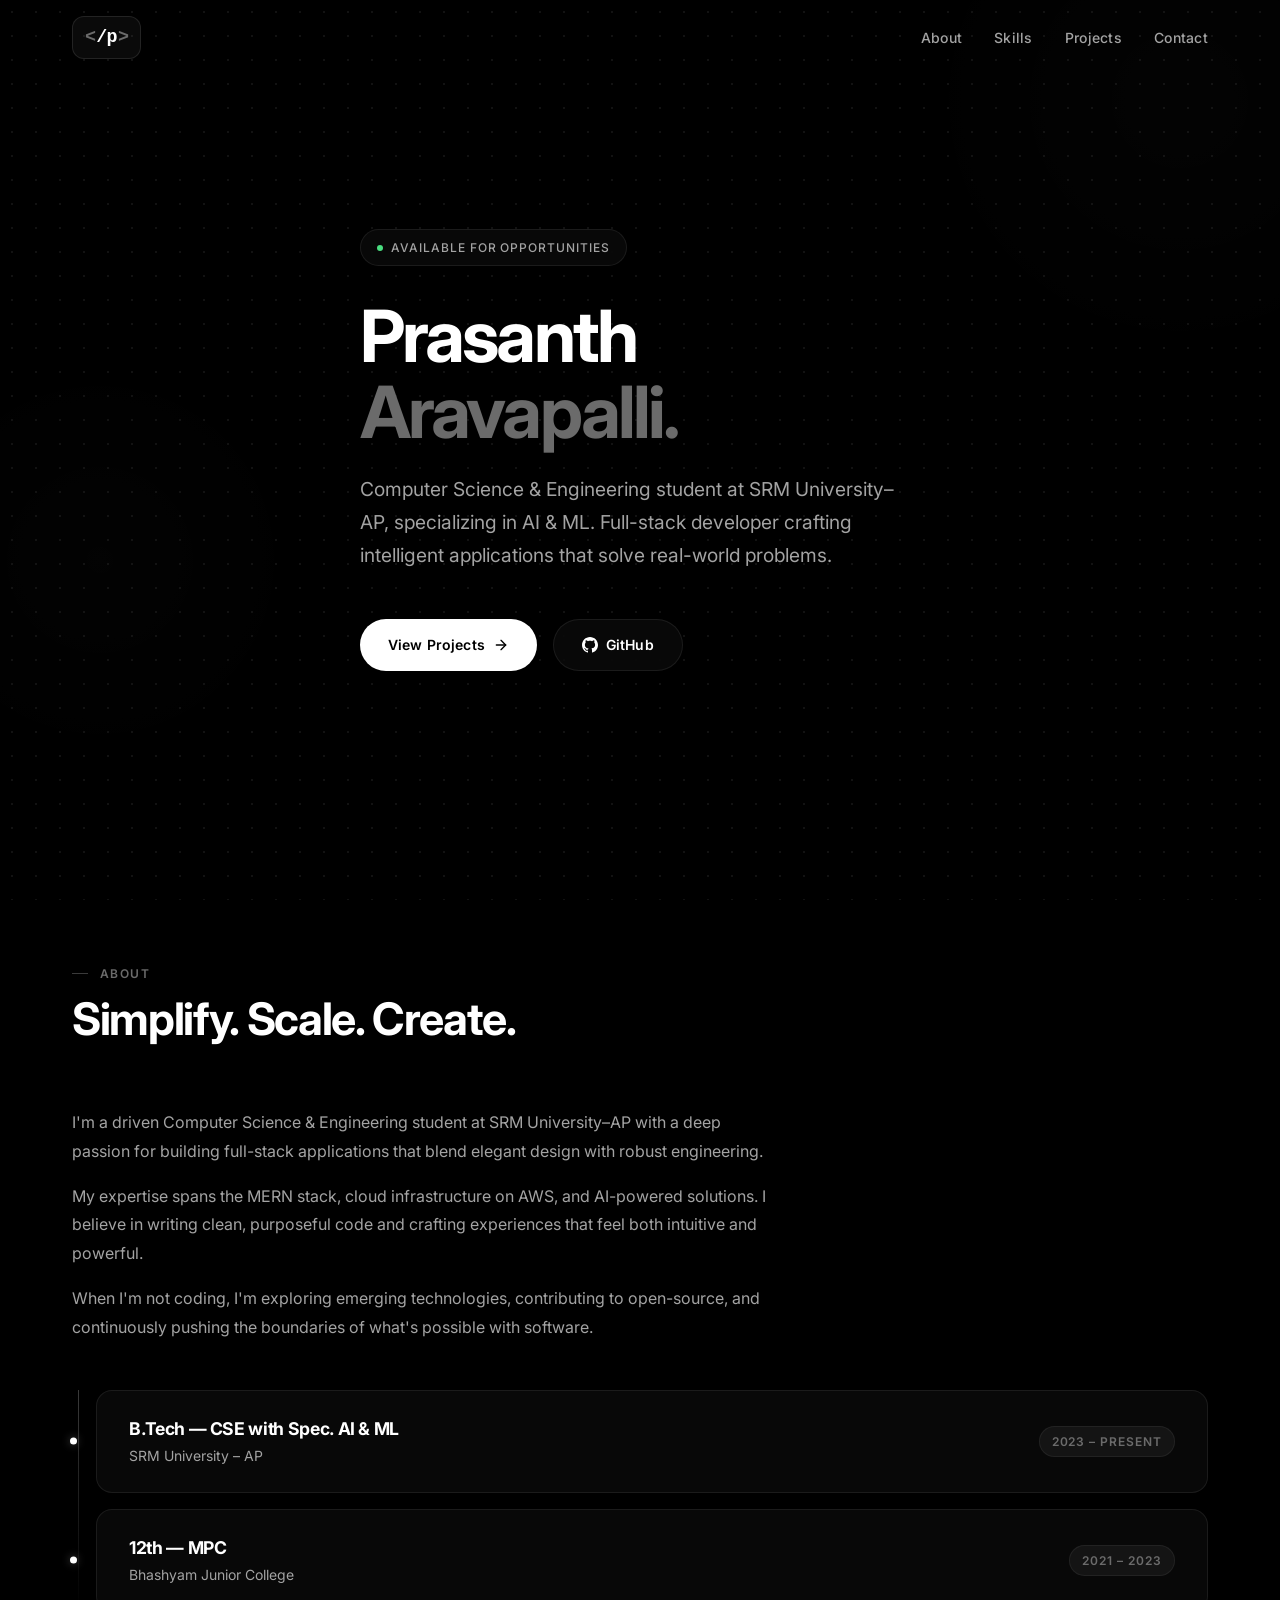
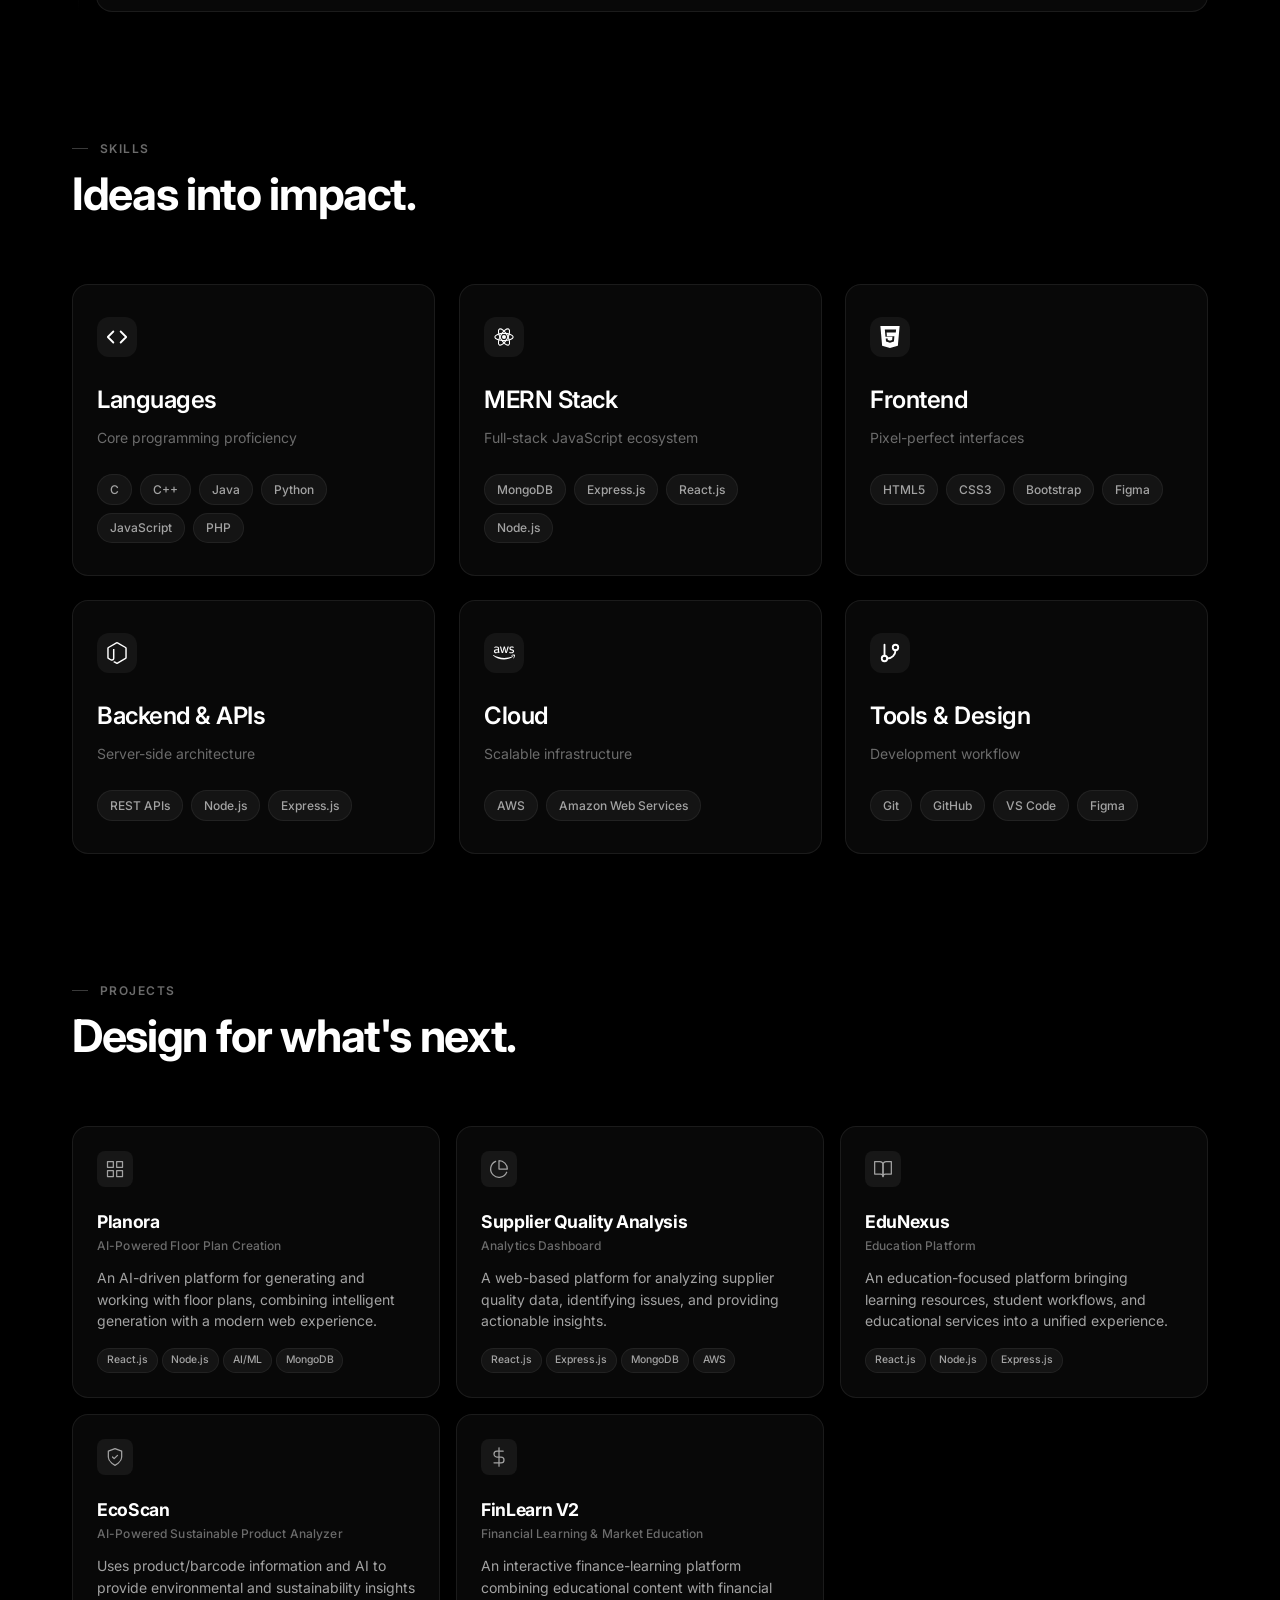
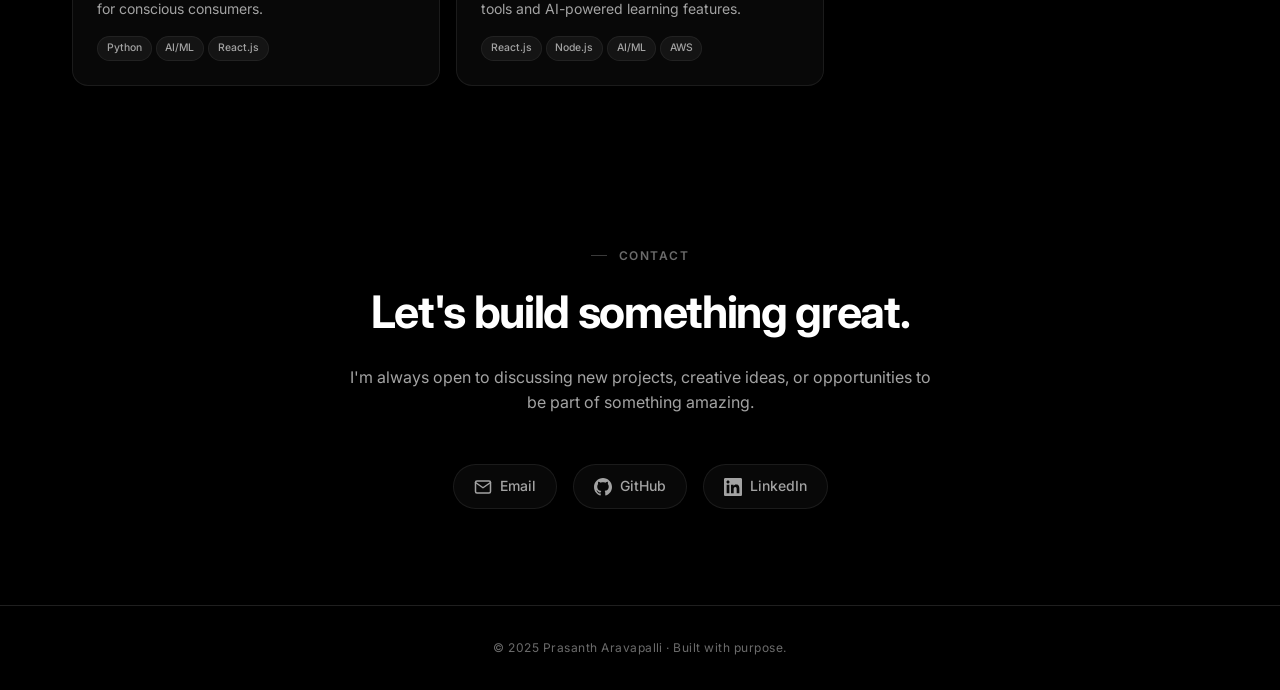
==== commit 760dae60: "Update navbar logo from name to </p> badge" ====
--- a/index.html
+++ b/index.html
@@ -14,8 +14,8 @@
   <!-- Styles -->
   <link rel="stylesheet" href="index.css" />
 
-  <!-- Favicon (simple inline SVG) -->
-  <link rel="icon" href="data:image/svg+xml,<svg xmlns='http://www.w3.org/2000/svg' viewBox='0 0 100 100'><text y='.9em' font-size='90'>⚡</text></svg>" />
+  <!-- Favicon -->
+  <link rel="icon" type="image/svg+xml" href="favicon.svg" />
 </head>
 <body>
 
@@ -31,9 +31,10 @@
        ============================================================ -->
   <nav class="nav" id="nav">
     <div class="container nav__inner">
-      <a href="#" class="nav__logo">
-        <span class="nav__logo-dot"></span>
-        prasanth
+      <a href="#" class="nav__logo" aria-label="Home">
+        <span class="nav__logo-badge">
+          <span class="nav__logo-bracket">&lt;</span><span class="nav__logo-text">/p</span><span class="nav__logo-bracket">&gt;</span>
+        </span>
       </a>
 
       <ul class="nav__links" id="navLinks">
--- a/index.css
+++ b/index.css
@@ -207,21 +207,48 @@
 }
 
 .nav__logo {
-  font-size: 1.25rem;
-  font-weight: 700;
-  letter-spacing: -0.02em;
-  display: flex;
+  display: inline-flex;
   align-items: center;
-  gap: var(--space-xs);
-}
-
-.nav__logo-dot {
-  width: 8px;
-  height: 8px;
-  background: var(--clr-text-primary);
-  border-radius: 50%;
-  display: inline-block;
-  animation: pulse-dot 2s ease-in-out infinite;
+  text-decoration: none;
+}
+
+.nav__logo-badge {
+  display: inline-flex;
+  align-items: center;
+  padding: 0.35rem 0.75rem;
+  border-radius: var(--radius-md);
+  background: rgba(255, 255, 255, 0.04);
+  border: 1px solid rgba(255, 255, 255, 0.1);
+  font-family: ui-monospace, 'SF Mono', 'Fira Code', 'Cascadia Code', Menlo, Consolas, monospace;
+  font-size: 1.15rem;
+  font-weight: 800;
+  letter-spacing: -0.04em;
+  transition: background var(--transition-fast), border-color var(--transition-fast), transform var(--transition-fast), box-shadow var(--transition-fast);
+}
+
+.nav__logo:hover .nav__logo-badge {
+  background: rgba(255, 255, 255, 0.08);
+  border-color: rgba(255, 255, 255, 0.2);
+  transform: translateY(-1px);
+  box-shadow: 0 4px 16px rgba(0, 0, 0, 0.4);
+}
+
+.nav__logo:active .nav__logo-badge {
+  transform: scale(0.96);
+}
+
+.nav__logo-bracket {
+  color: var(--clr-text-muted);
+  transition: color var(--transition-fast);
+}
+
+.nav__logo-text {
+  color: var(--clr-text-primary);
+  margin: 0 1px;
+}
+
+.nav__logo:hover .nav__logo-bracket {
+  color: var(--clr-text-secondary);
 }
 
 @keyframes pulse-dot {
@@ -941,8 +968,9 @@
     padding-top: max(0.85rem, env(safe-area-inset-top));
   }
 
-  .nav__logo {
-    font-size: 1.15rem;
+  .nav__logo-badge {
+    padding: 0.3rem 0.65rem;
+    font-size: 1.05rem;
   }
 
   .nav__toggle {
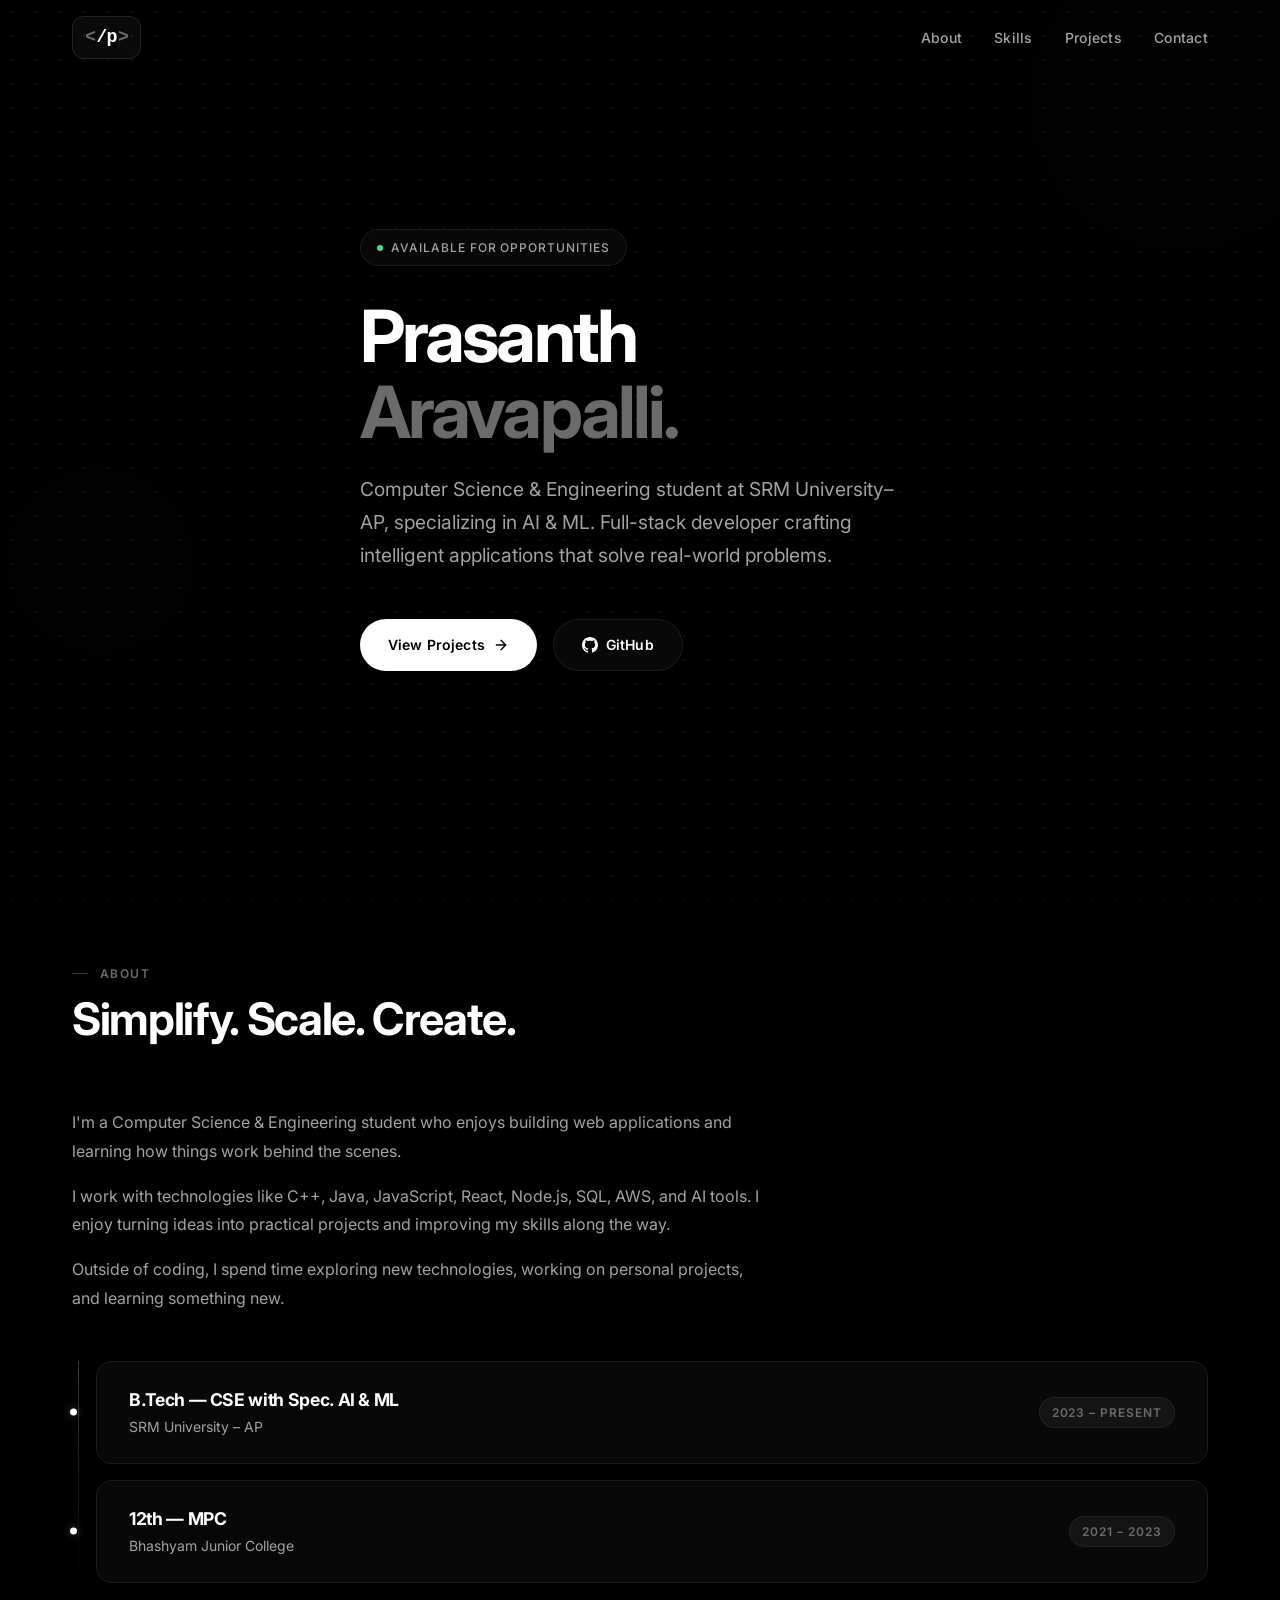
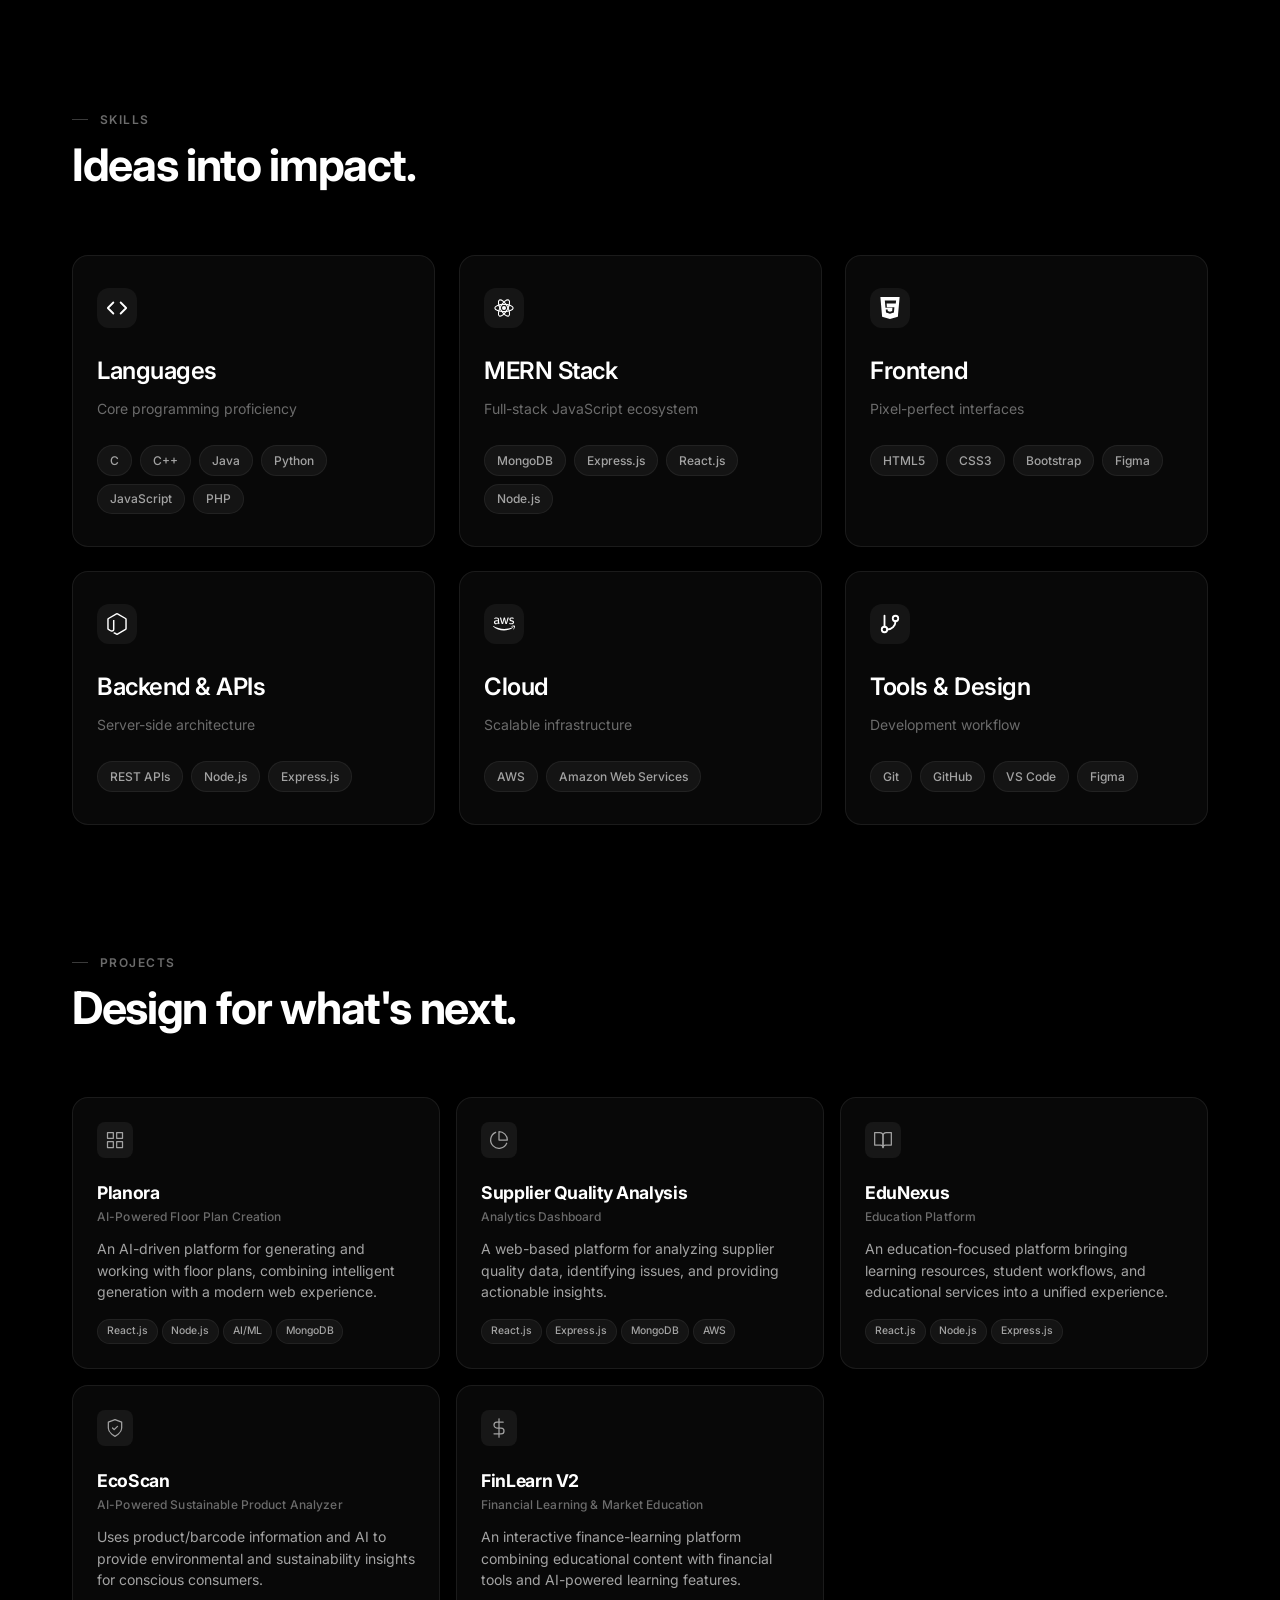
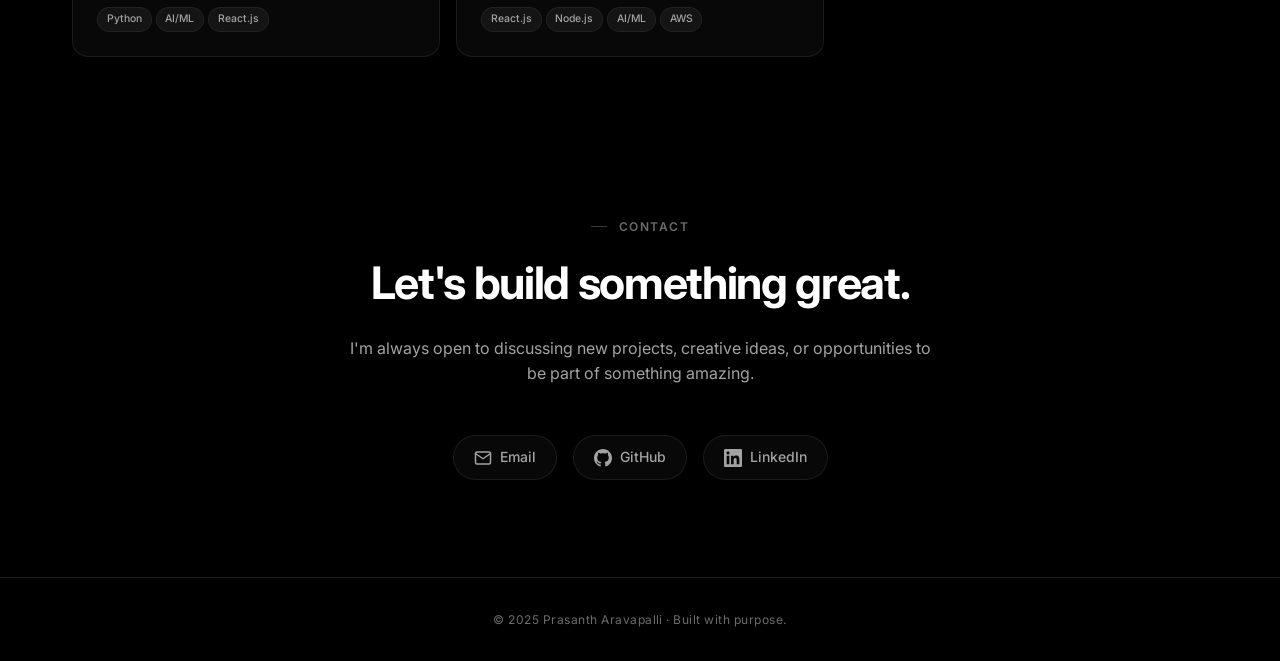
==== commit b9627605: "Revise personal introduction in index.html Updated personal description to reflect current interests" ====
--- a/index.html
+++ b/index.html
@@ -95,16 +95,16 @@
       </div>
 
       <div class="about__content reveal">
-        <p>
-          I'm a driven Computer Science & Engineering student at SRM University–AP with a deep passion for building full-stack applications that blend elegant design with robust engineering.
-        </p>
-        <p>
-          My expertise spans the MERN stack, cloud infrastructure on AWS, and AI-powered solutions. I believe in writing clean, purposeful code and crafting experiences that feel both intuitive and powerful.
-        </p>
-        <p>
-          When I'm not coding, I'm exploring emerging technologies, contributing to open-source, and continuously pushing the boundaries of what's possible with software.
-        </p>
-      </div>
+  <p>
+    I'm a Computer Science & Engineering student who enjoys building web applications and learning how things work behind the scenes.
+  </p>
+  <p>
+    I work with technologies like C++, Java, JavaScript, React, Node.js, SQL, AWS, and AI tools. I enjoy turning ideas into practical projects and improving my skills along the way.
+  </p>
+  <p>
+    Outside of coding, I spend time exploring new technologies, working on personal projects, and learning something new.
+  </p>
+</div>
 
       <div class="edu__timeline reveal-children" style="margin-top: var(--space-2xl);">
 
